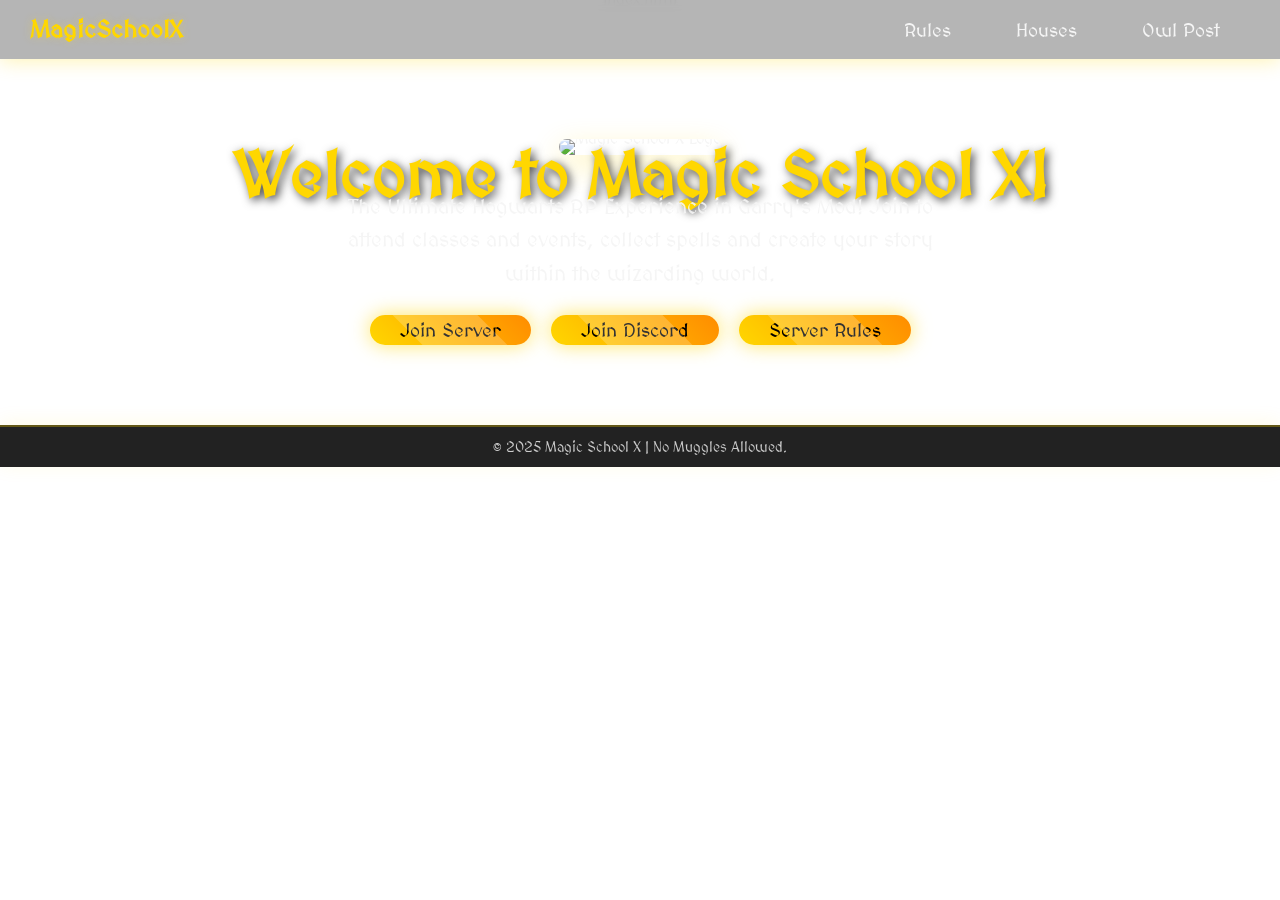
==== index.html @ bbf451f9 "[*] Moving Repository to Organization" ====
index.html
<!DOCTYPE html>
<html lang="en">
<head>
    <meta charset="UTF-8">
    <meta name="viewport" content="width=device-width, initial-scale=1.0">
    <title>Magic School X | Hogwarts RP Server</title>
    <style>
        @import url('https://fonts.googleapis.com/css2?family=MedievalSharp&display=swap');

        /* Custom Cursor */
        * {
            cursor: url('data:image/svg+xml,<svg xmlns="http://www.w3.org/2000/svg" width="24" height="24" viewBox="0 0 24 24"><path fill="%23ffd700" d="M7,4l10,8l-10,8V4z"/></svg>') 12 12, auto;
        }

        /* General Styles */
        * {
            margin: 0;
            padding: 0;
            box-sizing: border-box;
            font-family: 'MedievalSharp', cursive;
        }

        body {
    margin: 0;
    padding: 0;
    background: url('https://raw.githubusercontent.com/MagicSchoolX/magicschoolx.github.io/refs/heads/main/media/main.bg.hw.jpg') no-repeat center center fixed;
    background-size: cover;
    color: #f5f5f5;
    text-align: center;
    overflow-x: hidden;
    line-height: 0;
}

        /* Floating Elements Animation */
        .float {
            animation: floating 3s ease-in-out infinite;
        }

        @keyframes floating {
            0% { transform: translateY(0px); }
            50% { transform: translateY(-20px); }
            100% { transform: translateY(0px); }
        }

        /* Magical Sparkles */
        .sparkle {
            position: absolute;
            width: 4px;
            height: 4px;
            border-radius: 50%;
            background-color: #ffd700;
            pointer-events: none;
            animation: sparkleAnim 1.5s linear forwards;
        }

        @keyframes sparkleAnim {
            0% { transform: scale(0); opacity: 1; }
            100% { transform: scale(2); opacity: 0; }
        }

        /* Navbar */
        .navbar {
            width: 100%;
            background: rgba(10, 10, 10, 0.3);
            padding: 15px 0;
            position: fixed;
            top: 0;
            left: 0;
            z-index: 100;
            box-shadow: 0px 2px 20px rgba(255, 215, 0, 0.3);
            backdrop-filter: blur(5px);
            -webkit-backdrop-filter: blur(5px);
            display: flex;
            align-items: center;
            position: relative;
            overflow: hidden;
            margin: 0;
            line-height: normal; /* Reset line height for navbar content */
        }

        .navbar:before {
            content: '';
            position: absolute;
            bottom: 0;
            left: -100%;
            width: 100%;
            height: 2px;
            background: linear-gradient(90deg, transparent, #ffd700, transparent);
            animation: magicLine 6s linear infinite;
        }

        .brand {
            color: #ffd700;
            text-decoration: none;
            font-size: 1.5rem;
            font-weight: bold;
            margin-left: 30px;
            margin-right: auto;
            text-shadow: 0 0 10px rgba(255, 215, 0, 0.3);
            transition: 0.3s;
        }

        .brand:hover {
            text-shadow: 0 0 15px rgba(255, 215, 0, 0.5);
            color: #fff;
        }

        .nav-links {
            margin-right: 30px;
        }

        .navbar a:not(.brand) {
            color: #f5f5f5;
            text-decoration: none;
            margin: 0 20px;
            font-size: 1.2rem;
            transition: all 0.3s ease;
            position: relative;
            padding: 5px 10px;
        }

        .navbar a:not(.brand):after {
            content: '';
            position: absolute;
            width: 0;
            height: 2px;
            bottom: 0;
            left: 50%;
            background: #ffd700;
            transition: all 0.3s ease;
            transform: translateX(-50%);
        }

        .navbar a:not(.brand):hover:after {
            width: 100%;
        }

        .navbar a:not(.brand):hover {
            color: #ffd700;
            text-shadow: 0 0 10px rgba(255, 215, 0, 0.5);
        }

        @keyframes magicLine {
            0% { left: -100%; }
            100% { left: 100%; }
        }

        /* Container */
        .container {
            margin-top: 80px;
            display: flex;
            flex-direction: column;
            align-items: center;
            justify-content: center;
            height: auto;
            animation: fadeIn 2s ease;
        }

        /* Image */
        .image {
            max-width: 360px;
            border-radius: 20px;
            box-shadow: 0 10px 30px rgba(255, 215, 0, 0.3);
            margin-bottom: 20px;
            transition: all 0.5s ease;
            animation: float 8s ease-in-out infinite;
        }

        .image:hover {
            transform: scale(1.05) rotate(2deg);
            box-shadow: 0 15px 40px rgba(255, 215, 0, 0.5);
        }

        /* Headings & Text */
        h1 {
            font-size: 4rem;
            margin-bottom: 15px;
            text-shadow: 3px 3px 10px rgba(0, 0, 0, 0.7);
            color: #ffd700;
            animation: glow 2s ease-in-out infinite alternate;
        }

        @keyframes glow {
            from { text-shadow: 0 0 10px #fff, 0 0 20px #fff, 0 0 30px #ffd700, 0 0 40px #ffd700; }
            to { text-shadow: 0 0 20px #fff, 0 0 30px #ff8c00, 0 0 40px #ff8c00, 0 0 50px #ff8c00; }
        }

        p {
            font-size: 1.3rem;
            opacity: 0.9;
            margin-bottom: 25px;
            max-width: 600px;
            line-height: 1.6;
            animation: fadeIn 3s ease;
        }

        /* Button Container */
        .button-container {
            display: flex;
            justify-content: center;
            gap: 20px;
            flex-wrap: wrap;
            animation: fadeIn 4s ease;
        }

        .button {
            padding: 15px 30px;
            font-size: 1.2rem;
            color: #000;
            background: linear-gradient(45deg, #ffd700, #ff8c00);
            border: none;
            border-radius: 50px;
            cursor: pointer;
            transition: all 0.3s ease;
            text-decoration: none;
            box-shadow: 0px 0px 20px rgba(255, 215, 0, 0.6);
            position: relative;
            overflow: hidden;
        }

        .button:before {
            content: '';
            position: absolute;
            top: -50%;
            left: -50%;
            width: 200%;
            height: 200%;
            background: rgba(255, 255, 255, 0.2);
            transform: rotate(45deg);
            transition: 0.5s;
        }

        .button:hover:before {
            left: 100%;
        }

        .button:hover {
            background: linear-gradient(45deg, #ff8c00, #ffd700);
            transform: scale(1.1);
            box-shadow: 0px 0px 30px rgba(255, 215, 0, 0.8);
        }

        /* Footer */
        .footer {
            margin-top: 80px;
            padding: 20px;
            background: rgba(10, 10, 10, 0.9);
            color: #ccc;
            font-size: 0.9rem;
            border-top: 2px solid rgba(255, 215, 0, 0.3);
            box-shadow: 0 -2px 20px rgba(255, 215, 0, 0.1);
            backdrop-filter: blur(5px);
            -webkit-backdrop-filter: blur(5px);
        }

        /* Animations */
        @keyframes fadeIn {
            from { opacity: 0; transform: translateY(20px); }
            to { opacity: 1; transform: translateY(0); }
        }

        @keyframes float {
            0% { transform: translateY(0px); }
            50% { transform: translateY(-15px); }
            100% { transform: translateY(0px); }
        }
    </style>
</head>
<body>
    <!-- Navbar -->
    <div class="navbar">
        <a href="index.html" class="brand">MagicSchoolX</a>
        <div class="nav-links">
            <a href="rules.html">Rules</a>
            <a href="houses.html">Houses</a>
            <a href="contact.html">Owl Post</a>
        </div>
    </div>

    <!-- Main Content -->
    <div class="container">
        <img src="https://raw.githubusercontent.com/MagicSchoolX/magicschoolx.github.io/refs/heads/main/media/276527-3400519104.png" 
             alt="Magic School X Logo" class="image">

        <h1>Welcome to Magic School X!</h1>
        <p>The Ultimate Hogwarts RP Experience in Garry's Mod! Join to attend classes and events, collect spells and create your story within the wizarding world.</p>

        <div class="button-container">
            <a href="steam://connect/yourserverip:27015" class="button">Join Server</a>
            <a href="discord.gg/yourdiscordinvite" class="button">Join Discord</a>
            <a href="rules.html" class="button">Server Rules</a>
        </div>
    </div>

    <!-- Footer --> 
    <div class="footer">
        &copy; 2025 Magic School X | No Muggles Allowed.
    </div>

    <!-- Sparkle Effect Script -->
    <script>
        document.addEventListener('mousemove', (e) => {
            if(Math.random() > 0.9) {
                const sparkle = document.createElement('div');
                sparkle.className = 'sparkle';
                sparkle.style.left = e.pageX + 'px';
                sparkle.style.top = e.pageY + 'px';
                document.body.appendChild(sparkle);
                
                setTimeout(() => {
                    sparkle.remove();
                }, 1500);
            }
        });
    </script>
</body>
</html>
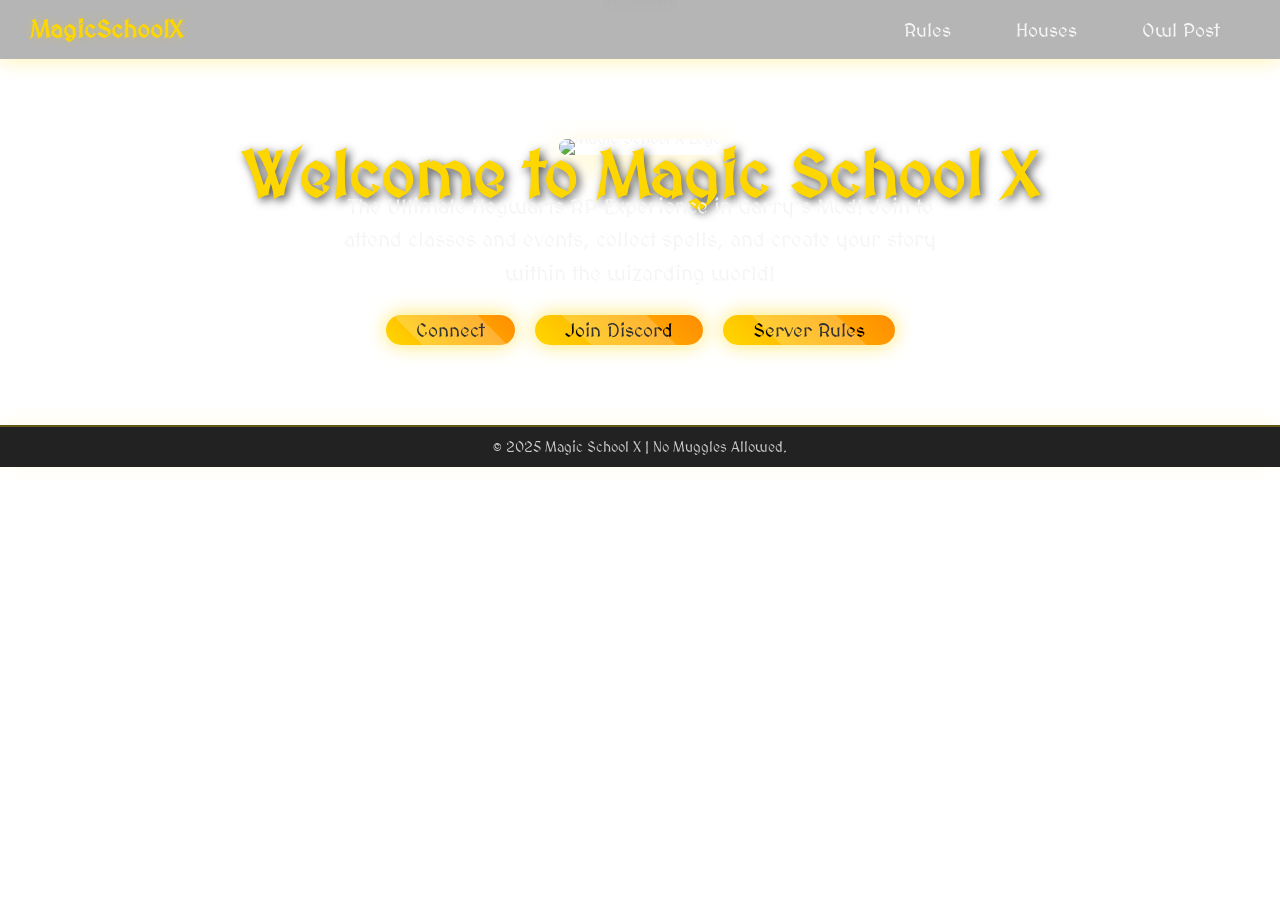
==== commit 2a5ac90c: "[+] small edits" ====
--- a/index.html
+++ b/index.html
@@ -24,7 +24,7 @@
         body {
     margin: 0;
     padding: 0;
-    background: url('https://raw.githubusercontent.com/MagicSchoolX/magicschoolx.github.io/refs/heads/main/media/main.bg.hw.jpg') no-repeat center center fixed;
+    background: url('https://raw.githubusercontent.com/magicschoolx/magicschoolx.github.io/refs/heads/main/media/main.bg.hw.jpg') no-repeat center center fixed;
     background-size: cover;
     color: #f5f5f5;
     text-align: center;
@@ -280,14 +280,14 @@
 
     <!-- Main Content -->
     <div class="container">
-        <img src="https://raw.githubusercontent.com/MagicSchoolX/magicschoolx.github.io/refs/heads/main/media/276527-3400519104.png" 
+        <img src="https://raw.githubusercontent.com/magicschoolx/magicschoolx.github.io/refs/heads/main/media/276527-3400519104.png" 
              alt="Magic School X Logo" class="image">
 
-        <h1>Welcome to Magic School X!</h1>
-        <p>The Ultimate Hogwarts RP Experience in Garry's Mod! Join to attend classes and events, collect spells and create your story within the wizarding world.</p>
+        <h1>Welcome to Magic School X</h1>
+        <p>The Ultimate Hogwarts RP Experience in Garry's Mod! Join to attend classes and events, collect spells, and create your story within the wizarding world!</p>
 
         <div class="button-container">
-            <a href="steam://connect/yourserverip:27015" class="button">Join Server</a>
+            <a href="steam://connect/yourserverip:27015" class="button">Connect</a>
             <a href="discord.gg/yourdiscordinvite" class="button">Join Discord</a>
             <a href="rules.html" class="button">Server Rules</a>
         </div>
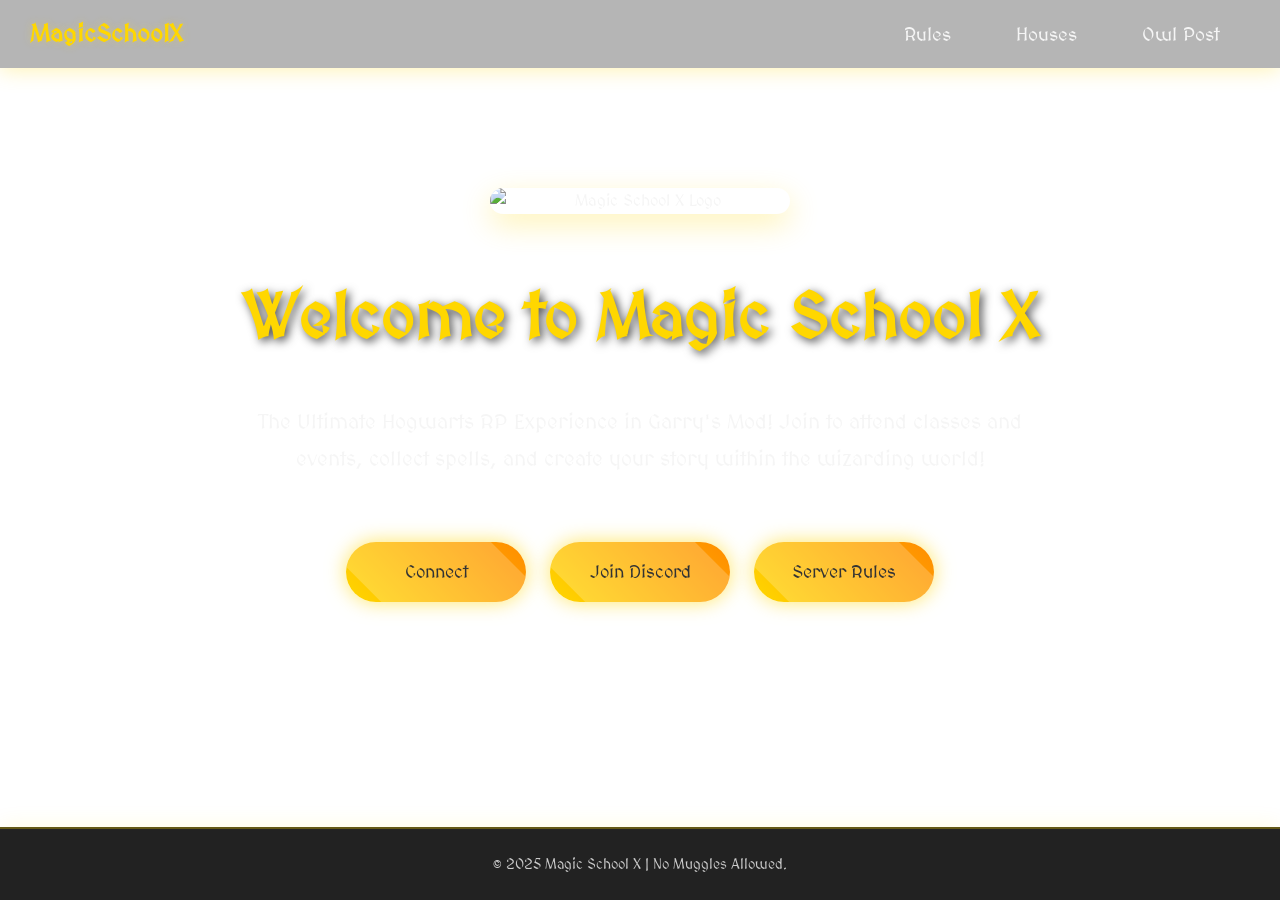
==== commit b7cb0877: "[+] Multiple small asthetic and spacing fixes" ====
--- a/index.html
+++ b/index.html
@@ -1,4 +1,3 @@
-index.html
 <!DOCTYPE html>
 <html lang="en">
 <head>
@@ -22,15 +21,18 @@
         }
 
         body {
-    margin: 0;
-    padding: 0;
-    background: url('https://raw.githubusercontent.com/magicschoolx/magicschoolx.github.io/refs/heads/main/media/main.bg.hw.jpg') no-repeat center center fixed;
-    background-size: cover;
-    color: #f5f5f5;
-    text-align: center;
-    overflow-x: hidden;
-    line-height: 0;
-}
+            margin: 0;
+            padding: 0;
+            background: url('https://raw.githubusercontent.com/magicschoolx/magicschoolx.github.io/refs/heads/main/media/main.bg.hw.jpg') no-repeat center center fixed;
+            background-size: cover;
+            color: #f5f5f5;
+            text-align: center;
+            overflow-x: hidden;
+            line-height: 1.6;
+            min-height: 100vh;
+            display: flex;
+            flex-direction: column;
+        }
 
         /* Floating Elements Animation */
         .float {
@@ -75,8 +77,6 @@
             align-items: center;
             position: relative;
             overflow: hidden;
-            margin: 0;
-            line-height: normal; /* Reset line height for navbar content */
         }
 
         .navbar:before {
@@ -148,21 +148,26 @@
 
         /* Container */
         .container {
-            margin-top: 80px;
+            flex: 1;
+            padding: 120px 20px 60px;
             display: flex;
             flex-direction: column;
             align-items: center;
-            justify-content: center;
-            height: auto;
+            justify-content: flex-start;
+            max-width: 1200px;
+            margin: 0 auto;
+            gap: 2rem;
             animation: fadeIn 2s ease;
         }
 
         /* Image */
         .image {
-            max-width: 360px;
+            max-width: 300px;
+            width: 100%;
+            height: auto;
             border-radius: 20px;
             box-shadow: 0 10px 30px rgba(255, 215, 0, 0.3);
-            margin-bottom: 20px;
+            margin: 0 auto 1rem;
             transition: all 0.5s ease;
             animation: float 8s ease-in-out infinite;
         }
@@ -174,11 +179,12 @@
 
         /* Headings & Text */
         h1 {
-            font-size: 4rem;
-            margin-bottom: 15px;
+            font-size: clamp(2.5rem, 5vw, 4rem);
+            margin: 1rem 0;
             text-shadow: 3px 3px 10px rgba(0, 0, 0, 0.7);
             color: #ffd700;
             animation: glow 2s ease-in-out infinite alternate;
+            line-height: 1.2;
         }
 
         @keyframes glow {
@@ -187,11 +193,12 @@
         }
 
         p {
-            font-size: 1.3rem;
+            font-size: clamp(1rem, 2vw, 1.3rem);
             opacity: 0.9;
-            margin-bottom: 25px;
-            max-width: 600px;
-            line-height: 1.6;
+            margin: 0 auto;
+            padding: 0 1rem;
+            max-width: 800px;
+            line-height: 1.8;
             animation: fadeIn 3s ease;
         }
 
@@ -199,14 +206,16 @@
         .button-container {
             display: flex;
             justify-content: center;
-            gap: 20px;
+            gap: 1.5rem;
             flex-wrap: wrap;
+            margin-top: 2rem;
+            padding: 0 1rem;
             animation: fadeIn 4s ease;
         }
 
         .button {
-            padding: 15px 30px;
-            font-size: 1.2rem;
+            padding: 1rem 2rem;
+            font-size: 1.1rem;
             color: #000;
             background: linear-gradient(45deg, #ffd700, #ff8c00);
             border: none;
@@ -217,6 +226,7 @@
             box-shadow: 0px 0px 20px rgba(255, 215, 0, 0.6);
             position: relative;
             overflow: hidden;
+            min-width: 180px;
         }
 
         .button:before {
@@ -243,8 +253,8 @@
 
         /* Footer */
         .footer {
-            margin-top: 80px;
-            padding: 20px;
+            margin-top: auto;
+            padding: 1.5rem;
             background: rgba(10, 10, 10, 0.9);
             color: #ccc;
             font-size: 0.9rem;
@@ -265,10 +275,25 @@
             50% { transform: translateY(-15px); }
             100% { transform: translateY(0px); }
         }
+
+        /* Responsive Design */
+        @media (max-width: 768px) {
+            .container {
+                padding: 100px 15px 40px;
+            }
+
+            .button-container {
+                gap: 1rem;
+            }
+
+            .button {
+                min-width: 160px;
+                padding: 0.8rem 1.5rem;
+            }
+        }
     </style>
 </head>
 <body>
-    <!-- Navbar -->
     <div class="navbar">
         <a href="index.html" class="brand">MagicSchoolX</a>
         <div class="nav-links">
@@ -278,7 +303,6 @@
         </div>
     </div>
 
-    <!-- Main Content -->
     <div class="container">
         <img src="https://raw.githubusercontent.com/magicschoolx/magicschoolx.github.io/refs/heads/main/media/276527-3400519104.png" 
              alt="Magic School X Logo" class="image">
@@ -293,12 +317,10 @@
         </div>
     </div>
 
-    <!-- Footer --> 
     <div class="footer">
         &copy; 2025 Magic School X | No Muggles Allowed.
     </div>
 
-    <!-- Sparkle Effect Script -->
     <script>
         document.addEventListener('mousemove', (e) => {
             if(Math.random() > 0.9) {
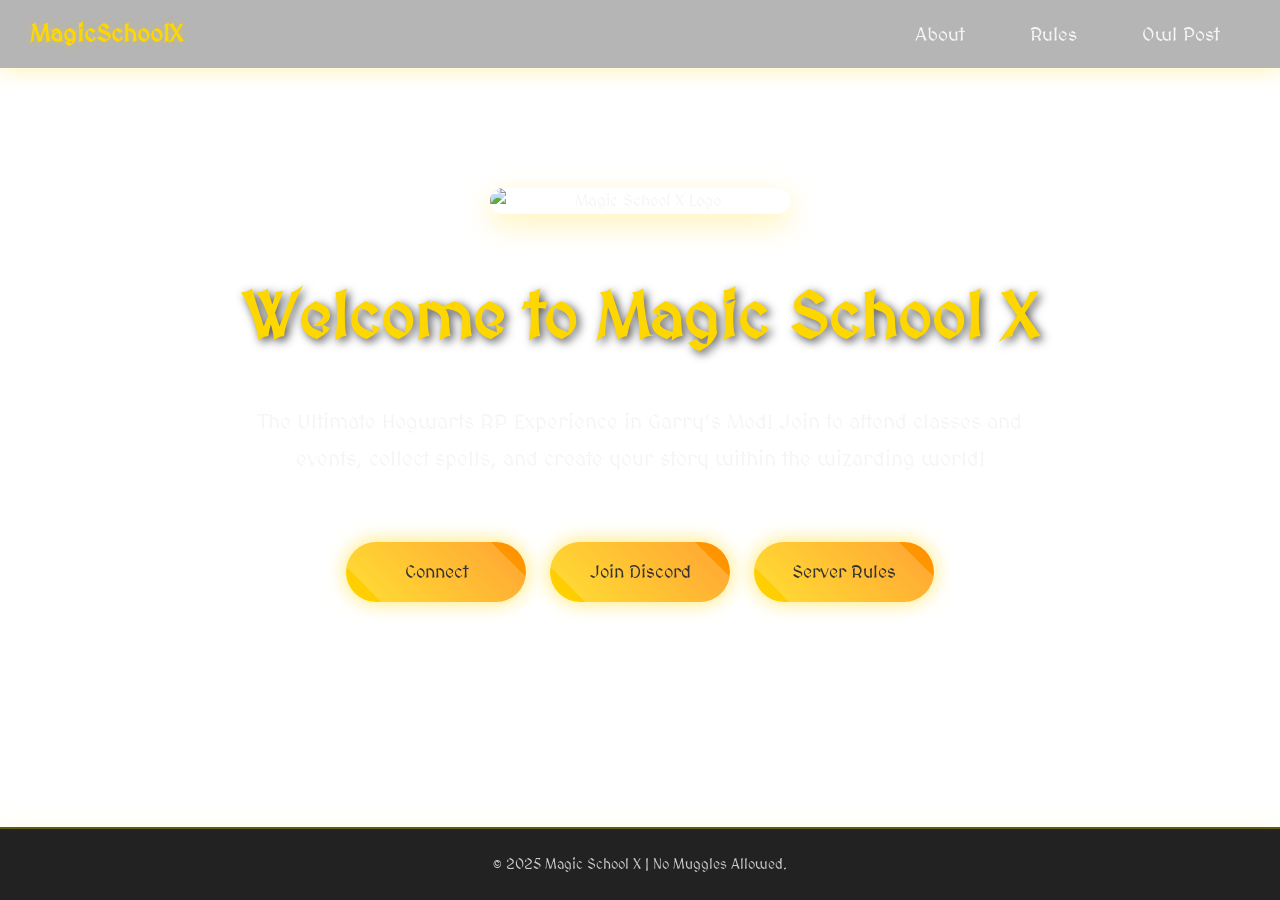
==== commit 4db222da: "v" ====
--- a/index.html
+++ b/index.html
@@ -297,9 +297,9 @@
     <div class="navbar">
         <a href="index.html" class="brand">MagicSchoolX</a>
         <div class="nav-links">
+            <a href="about.html">About</a>
             <a href="rules.html">Rules</a>
-            <a href="houses.html">Houses</a>
-            <a href="contact.html">Owl Post</a>
+            <a href="owlpost.html">Owl Post</a>
         </div>
     </div>
 
@@ -312,7 +312,7 @@
 
         <div class="button-container">
             <a href="steam://connect/yourserverip:27015" class="button">Connect</a>
-            <a href="discord.gg/yourdiscordinvite" class="button">Join Discord</a>
+            <a href="https://discord.gg/dCSd6uMT4V" class="button">Join Discord</a>
             <a href="rules.html" class="button">Server Rules</a>
         </div>
     </div>
@@ -337,4 +337,4 @@
         });
     </script>
 </body>
-</html>+</html>
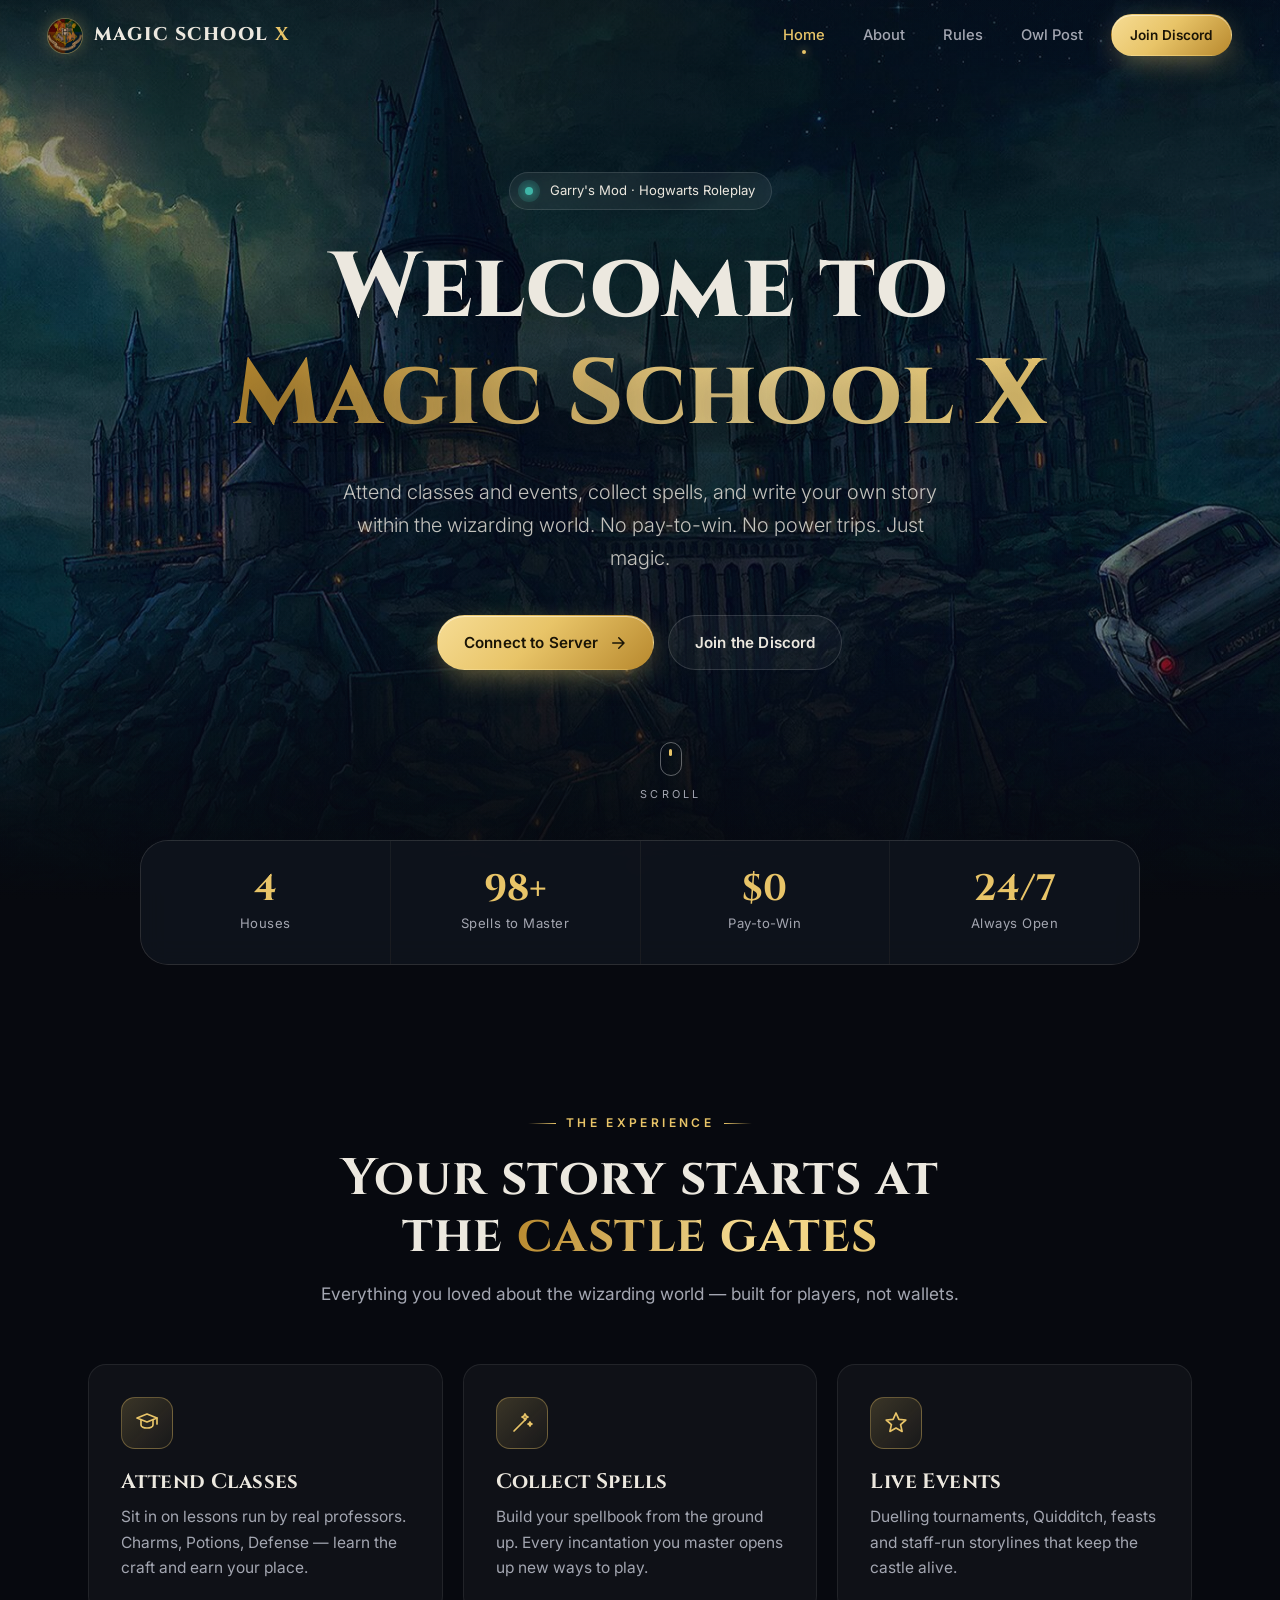
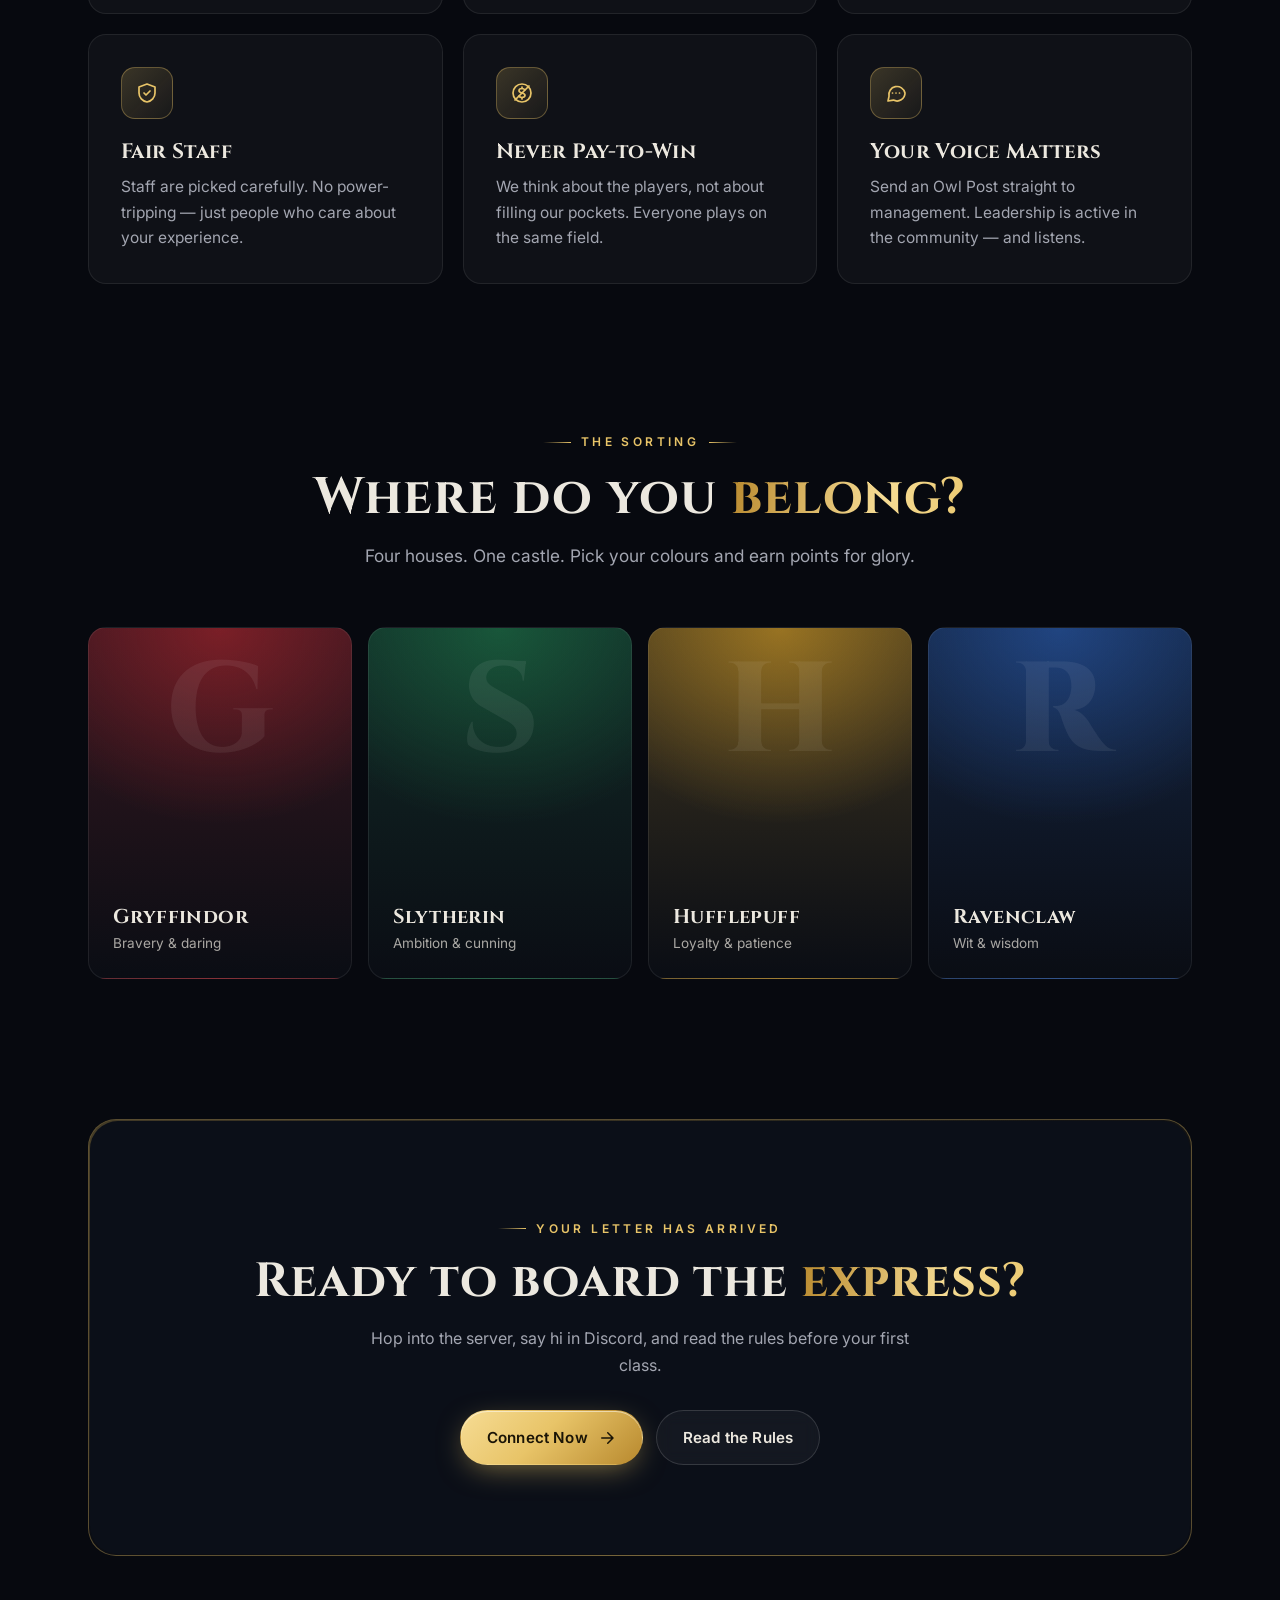
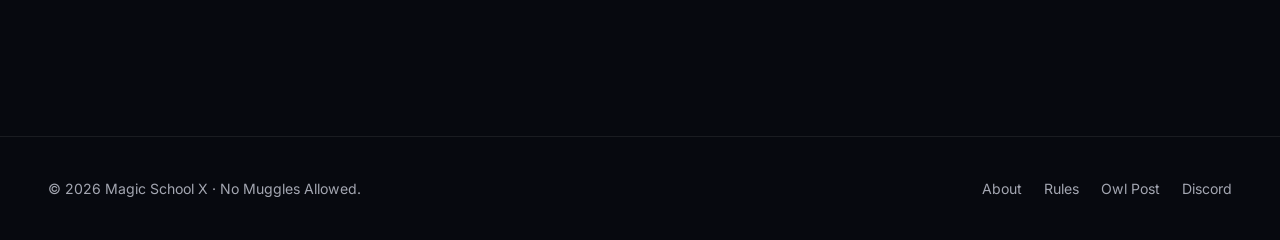
==== commit 66b898b8: "Redesign site: modern dark/gold theme, shared styles, animations - Shared assets/style.css and asset" ====
--- a/index.html
+++ b/index.html
@@ -4,337 +4,139 @@
     <meta charset="UTF-8">
     <meta name="viewport" content="width=device-width, initial-scale=1.0">
     <title>Magic School X | Hogwarts RP Server</title>
-    <style>
-        @import url('https://fonts.googleapis.com/css2?family=MedievalSharp&display=swap');
-
-        /* Custom Cursor */
-        * {
-            cursor: url('data:image/svg+xml,<svg xmlns="http://www.w3.org/2000/svg" width="24" height="24" viewBox="0 0 24 24"><path fill="%23ffd700" d="M7,4l10,8l-10,8V4z"/></svg>') 12 12, auto;
-        }
-
-        /* General Styles */
-        * {
-            margin: 0;
-            padding: 0;
-            box-sizing: border-box;
-            font-family: 'MedievalSharp', cursive;
-        }
-
-        body {
-            margin: 0;
-            padding: 0;
-            background: url('https://raw.githubusercontent.com/magicschoolx/magicschoolx.github.io/refs/heads/main/media/main.bg.hw.jpg') no-repeat center center fixed;
-            background-size: cover;
-            color: #f5f5f5;
-            text-align: center;
-            overflow-x: hidden;
-            line-height: 1.6;
-            min-height: 100vh;
-            display: flex;
-            flex-direction: column;
-        }
-
-        /* Floating Elements Animation */
-        .float {
-            animation: floating 3s ease-in-out infinite;
-        }
-
-        @keyframes floating {
-            0% { transform: translateY(0px); }
-            50% { transform: translateY(-20px); }
-            100% { transform: translateY(0px); }
-        }
-
-        /* Magical Sparkles */
-        .sparkle {
-            position: absolute;
-            width: 4px;
-            height: 4px;
-            border-radius: 50%;
-            background-color: #ffd700;
-            pointer-events: none;
-            animation: sparkleAnim 1.5s linear forwards;
-        }
-
-        @keyframes sparkleAnim {
-            0% { transform: scale(0); opacity: 1; }
-            100% { transform: scale(2); opacity: 0; }
-        }
-
-        /* Navbar */
-        .navbar {
-            width: 100%;
-            background: rgba(10, 10, 10, 0.3);
-            padding: 15px 0;
-            position: fixed;
-            top: 0;
-            left: 0;
-            z-index: 100;
-            box-shadow: 0px 2px 20px rgba(255, 215, 0, 0.3);
-            backdrop-filter: blur(5px);
-            -webkit-backdrop-filter: blur(5px);
-            display: flex;
-            align-items: center;
-            position: relative;
-            overflow: hidden;
-        }
-
-        .navbar:before {
-            content: '';
-            position: absolute;
-            bottom: 0;
-            left: -100%;
-            width: 100%;
-            height: 2px;
-            background: linear-gradient(90deg, transparent, #ffd700, transparent);
-            animation: magicLine 6s linear infinite;
-        }
-
-        .brand {
-            color: #ffd700;
-            text-decoration: none;
-            font-size: 1.5rem;
-            font-weight: bold;
-            margin-left: 30px;
-            margin-right: auto;
-            text-shadow: 0 0 10px rgba(255, 215, 0, 0.3);
-            transition: 0.3s;
-        }
-
-        .brand:hover {
-            text-shadow: 0 0 15px rgba(255, 215, 0, 0.5);
-            color: #fff;
-        }
-
-        .nav-links {
-            margin-right: 30px;
-        }
-
-        .navbar a:not(.brand) {
-            color: #f5f5f5;
-            text-decoration: none;
-            margin: 0 20px;
-            font-size: 1.2rem;
-            transition: all 0.3s ease;
-            position: relative;
-            padding: 5px 10px;
-        }
-
-        .navbar a:not(.brand):after {
-            content: '';
-            position: absolute;
-            width: 0;
-            height: 2px;
-            bottom: 0;
-            left: 50%;
-            background: #ffd700;
-            transition: all 0.3s ease;
-            transform: translateX(-50%);
-        }
-
-        .navbar a:not(.brand):hover:after {
-            width: 100%;
-        }
-
-        .navbar a:not(.brand):hover {
-            color: #ffd700;
-            text-shadow: 0 0 10px rgba(255, 215, 0, 0.5);
-        }
-
-        @keyframes magicLine {
-            0% { left: -100%; }
-            100% { left: 100%; }
-        }
-
-        /* Container */
-        .container {
-            flex: 1;
-            padding: 120px 20px 60px;
-            display: flex;
-            flex-direction: column;
-            align-items: center;
-            justify-content: flex-start;
-            max-width: 1200px;
-            margin: 0 auto;
-            gap: 2rem;
-            animation: fadeIn 2s ease;
-        }
-
-        /* Image */
-        .image {
-            max-width: 300px;
-            width: 100%;
-            height: auto;
-            border-radius: 20px;
-            box-shadow: 0 10px 30px rgba(255, 215, 0, 0.3);
-            margin: 0 auto 1rem;
-            transition: all 0.5s ease;
-            animation: float 8s ease-in-out infinite;
-        }
-
-        .image:hover {
-            transform: scale(1.05) rotate(2deg);
-            box-shadow: 0 15px 40px rgba(255, 215, 0, 0.5);
-        }
-
-        /* Headings & Text */
-        h1 {
-            font-size: clamp(2.5rem, 5vw, 4rem);
-            margin: 1rem 0;
-            text-shadow: 3px 3px 10px rgba(0, 0, 0, 0.7);
-            color: #ffd700;
-            animation: glow 2s ease-in-out infinite alternate;
-            line-height: 1.2;
-        }
-
-        @keyframes glow {
-            from { text-shadow: 0 0 10px #fff, 0 0 20px #fff, 0 0 30px #ffd700, 0 0 40px #ffd700; }
-            to { text-shadow: 0 0 20px #fff, 0 0 30px #ff8c00, 0 0 40px #ff8c00, 0 0 50px #ff8c00; }
-        }
-
-        p {
-            font-size: clamp(1rem, 2vw, 1.3rem);
-            opacity: 0.9;
-            margin: 0 auto;
-            padding: 0 1rem;
-            max-width: 800px;
-            line-height: 1.8;
-            animation: fadeIn 3s ease;
-        }
-
-        /* Button Container */
-        .button-container {
-            display: flex;
-            justify-content: center;
-            gap: 1.5rem;
-            flex-wrap: wrap;
-            margin-top: 2rem;
-            padding: 0 1rem;
-            animation: fadeIn 4s ease;
-        }
-
-        .button {
-            padding: 1rem 2rem;
-            font-size: 1.1rem;
-            color: #000;
-            background: linear-gradient(45deg, #ffd700, #ff8c00);
-            border: none;
-            border-radius: 50px;
-            cursor: pointer;
-            transition: all 0.3s ease;
-            text-decoration: none;
-            box-shadow: 0px 0px 20px rgba(255, 215, 0, 0.6);
-            position: relative;
-            overflow: hidden;
-            min-width: 180px;
-        }
-
-        .button:before {
-            content: '';
-            position: absolute;
-            top: -50%;
-            left: -50%;
-            width: 200%;
-            height: 200%;
-            background: rgba(255, 255, 255, 0.2);
-            transform: rotate(45deg);
-            transition: 0.5s;
-        }
-
-        .button:hover:before {
-            left: 100%;
-        }
-
-        .button:hover {
-            background: linear-gradient(45deg, #ff8c00, #ffd700);
-            transform: scale(1.1);
-            box-shadow: 0px 0px 30px rgba(255, 215, 0, 0.8);
-        }
-
-        /* Footer */
-        .footer {
-            margin-top: auto;
-            padding: 1.5rem;
-            background: rgba(10, 10, 10, 0.9);
-            color: #ccc;
-            font-size: 0.9rem;
-            border-top: 2px solid rgba(255, 215, 0, 0.3);
-            box-shadow: 0 -2px 20px rgba(255, 215, 0, 0.1);
-            backdrop-filter: blur(5px);
-            -webkit-backdrop-filter: blur(5px);
-        }
-
-        /* Animations */
-        @keyframes fadeIn {
-            from { opacity: 0; transform: translateY(20px); }
-            to { opacity: 1; transform: translateY(0); }
-        }
-
-        @keyframes float {
-            0% { transform: translateY(0px); }
-            50% { transform: translateY(-15px); }
-            100% { transform: translateY(0px); }
-        }
-
-        /* Responsive Design */
-        @media (max-width: 768px) {
-            .container {
-                padding: 100px 15px 40px;
-            }
-
-            .button-container {
-                gap: 1rem;
-            }
-
-            .button {
-                min-width: 160px;
-                padding: 0.8rem 1.5rem;
-            }
-        }
-    </style>
+    <meta name="description" content="Magic School X — the ultimate Hogwarts roleplay experience in Garry's Mod. Attend classes, master spells, and write your own story.">
+    <meta name="theme-color" content="#07090f">
+    <link rel="icon" href="media/crest.jpg">
+    <link rel="preload" as="image" href="media/castle.jpg">
+    <link rel="stylesheet" href="assets/style.css">
 </head>
 <body>
-    <div class="navbar">
-        <a href="index.html" class="brand">MagicSchoolX</a>
-        <div class="nav-links">
-            <a href="about.html">About</a>
-            <a href="rules.html">Rules</a>
-            <a href="owlpost.html">Owl Post</a>
+    <div class="sky"></div>
+    <canvas id="particles"></canvas>
+
+    <header class="nav">
+        <a href="index.html" class="brand"><span class="brand-mark"></span><span>MAGIC SCHOOL <b>X</b></span></a>
+        <ul class="nav-links">
+            <li><a href="index.html">Home</a></li>
+            <li><a href="about.html">About</a></li>
+            <li><a href="rules.html">Rules</a></li>
+            <li><a href="owlpost.html">Owl Post</a></li>
+        </ul>
+        <a href="https://discord.gg/dCSd6uMT4V" class="btn btn-primary btn-sm nav-cta">Join Discord</a>
+        <button class="nav-toggle" aria-label="Menu" aria-expanded="false"><span></span><span></span><span></span></button>
+    </header>
+
+    <main>
+        <section class="hero">
+            <div class="hero-bg"></div>
+            <div class="hero-inner">
+                <div class="hero-badge intro" style="--d:.1s"><span class="dot"></span>Garry's Mod · Hogwarts Roleplay</div>
+                <h1>
+                    <span class="line"><span style="--d:.25s">Welcome to</span></span>
+                    <span class="line"><span class="gold-text" style="--d:.4s">Magic School X</span></span>
+                </h1>
+                <p class="lead intro" style="--d:.7s">Attend classes and events, collect spells, and write your own story within the wizarding world. No pay-to-win. No power trips. Just magic.</p>
+                <div class="hero-actions intro" style="--d:.9s">
+                    <a href="steam://connect/yourserverip:27015" class="btn btn-primary">
+                        Connect to Server
+                        <svg viewBox="0 0 24 24" fill="none" stroke="currentColor" stroke-width="2" stroke-linecap="round" stroke-linejoin="round"><path d="M5 12h14M13 5l7 7-7 7"/></svg>
+                    </a>
+                    <a href="https://discord.gg/dCSd6uMT4V" class="btn btn-ghost">Join the Discord</a>
+                </div>
+            </div>
+            <div class="scroll-hint intro" style="--d:1.3s"><span class="mouse"></span>Scroll</div>
+        </section>
+
+        <div class="stats reveal">
+            <div class="stat"><strong data-count="4">0</strong><span>Houses</span></div>
+            <div class="stat"><strong data-count="100" data-suffix="+">0</strong><span>Spells to Master</span></div>
+            <div class="stat"><strong>$0</strong><span>Pay-to-Win</span></div>
+            <div class="stat"><strong>24/7</strong><span>Always Open</span></div>
         </div>
-    </div>
 
-    <div class="container">
-        <img src="https://raw.githubusercontent.com/magicschoolx/magicschoolx.github.io/refs/heads/main/media/276527-3400519104.png" 
-             alt="Magic School X Logo" class="image">
+        <section class="section">
+            <div class="section-head center reveal">
+                <span class="eyebrow">The Experience</span>
+                <h2>Your story starts at the <span class="gold-text">castle gates</span></h2>
+                <p>Everything you loved about the wizarding world — built for players, not wallets.</p>
+            </div>
 
-        <h1>Welcome to Magic School X</h1>
-        <p>The Ultimate Hogwarts RP Experience in Garry's Mod! Join to attend classes and events, collect spells, and create your story within the wizarding world!</p>
+            <div class="grid grid-3">
+                <article class="card reveal" style="--d:0s">
+                    <div class="card-icon"><svg viewBox="0 0 24 24" fill="none" stroke="currentColor" stroke-width="1.7" stroke-linecap="round" stroke-linejoin="round"><path d="M2 7l10-4 10 4-10 4L2 7z"/><path d="M6 9v5c0 1.7 2.7 3 6 3s6-1.3 6-3V9"/><path d="M22 7v6"/></svg></div>
+                    <h3>Attend Classes</h3>
+                    <p>Sit in on lessons run by real professors. Charms, Potions, Defense — learn the craft and earn your place.</p>
+                </article>
+                <article class="card reveal" style="--d:.1s">
+                    <div class="card-icon"><svg viewBox="0 0 24 24" fill="none" stroke="currentColor" stroke-width="1.7" stroke-linecap="round" stroke-linejoin="round"><path d="M4 20L16 8"/><path d="M15 3l1 2 2 1-2 1-1 2-1-2-2-1 2-1z"/><path d="M20 11l.6 1.4L22 13l-1.4.6L20 15l-.6-1.4L18 13l1.4-.6z"/></svg></div>
+                    <h3>Collect Spells</h3>
+                    <p>Build your spellbook from the ground up. Every incantation you master opens up new ways to play.</p>
+                </article>
+                <article class="card reveal" style="--d:.2s">
+                    <div class="card-icon"><svg viewBox="0 0 24 24" fill="none" stroke="currentColor" stroke-width="1.7" stroke-linecap="round" stroke-linejoin="round"><path d="M12 2l2.9 6.3 6.9.7-5.2 4.6 1.5 6.8L12 17l-6.1 3.4 1.5-6.8L2.2 9l6.9-.7z"/></svg></div>
+                    <h3>Live Events</h3>
+                    <p>Duelling tournaments, Quidditch, feasts and staff-run storylines that keep the castle alive.</p>
+                </article>
+                <article class="card reveal" style="--d:0s">
+                    <div class="card-icon"><svg viewBox="0 0 24 24" fill="none" stroke="currentColor" stroke-width="1.7" stroke-linecap="round" stroke-linejoin="round"><path d="M12 3l8 3v6c0 4.5-3.4 8.3-8 9-4.6-.7-8-4.5-8-9V6l8-3z"/><path d="M9 12l2 2 4-4"/></svg></div>
+                    <h3>Fair Staff</h3>
+                    <p>Staff are picked carefully. No power-tripping — just people who care about your experience.</p>
+                </article>
+                <article class="card reveal" style="--d:.1s">
+                    <div class="card-icon"><svg viewBox="0 0 24 24" fill="none" stroke="currentColor" stroke-width="1.7" stroke-linecap="round" stroke-linejoin="round"><circle cx="12" cy="12" r="9"/><path d="M14.8 9a3 3 0 00-2.8-1.5c-1.7 0-3 1-3 2.3 0 3 6 1.5 6 4.5 0 1.3-1.3 2.2-3 2.2A3.2 3.2 0 019 15"/><path d="M12 6v1.5M12 16.5V18"/><path d="M5 19L19 5"/></svg></div>
+                    <h3>Never Pay-to-Win</h3>
+                    <p>We think about the players, not about filling our pockets. Everyone plays on the same field.</p>
+                </article>
+                <article class="card reveal" style="--d:.2s">
+                    <div class="card-icon"><svg viewBox="0 0 24 24" fill="none" stroke="currentColor" stroke-width="1.7" stroke-linecap="round" stroke-linejoin="round"><path d="M21 12a8 8 0 01-11.6 7.1L4 20l1-4.6A8 8 0 1121 12z"/><path d="M8.5 12h.01M12 12h.01M15.5 12h.01"/></svg></div>
+                    <h3>Your Voice Matters</h3>
+                    <p>Send an Owl Post straight to management. Leadership is active in the community — and listens.</p>
+                </article>
+            </div>
+        </section>
 
-        <div class="button-container">
-            <a href="steam://connect/yourserverip:27015" class="button">Connect</a>
-            <a href="https://discord.gg/dCSd6uMT4V" class="button">Join Discord</a>
-            <a href="rules.html" class="button">Server Rules</a>
+        <section class="section" style="padding-top:0">
+            <div class="section-head center reveal">
+                <span class="eyebrow">The Sorting</span>
+                <h2>Where do you <span class="gold-text">belong?</span></h2>
+                <p>Four houses. One castle. Pick your colours and earn points for glory.</p>
+            </div>
+            <div class="houses">
+                <div class="house reveal" data-house="g" data-letter="G" style="--d:0s"><h3>Gryffindor</h3><p>Bravery &amp; daring</p></div>
+                <div class="house reveal" data-house="s" data-letter="S" style="--d:.1s"><h3>Slytherin</h3><p>Ambition &amp; cunning</p></div>
+                <div class="house reveal" data-house="h" data-letter="H" style="--d:.2s"><h3>Hufflepuff</h3><p>Loyalty &amp; patience</p></div>
+                <div class="house reveal" data-house="r" data-letter="R" style="--d:.3s"><h3>Ravenclaw</h3><p>Wit &amp; wisdom</p></div>
+            </div>
+        </section>
+
+        <section class="section" style="padding-top:0">
+            <div class="cta reveal">
+                <span class="eyebrow">Your Letter Has Arrived</span>
+                <h2 style="margin-top:18px">Ready to board the <span class="gold-text">express?</span></h2>
+                <p>Hop into the server, say hi in Discord, and read the rules before your first class.</p>
+                <div class="hero-actions">
+                    <a href="steam://connect/yourserverip:27015" class="btn btn-primary">
+                        Connect Now
+                        <svg viewBox="0 0 24 24" fill="none" stroke="currentColor" stroke-width="2" stroke-linecap="round" stroke-linejoin="round"><path d="M5 12h14M13 5l7 7-7 7"/></svg>
+                    </a>
+                    <a href="rules.html" class="btn btn-ghost">Read the Rules</a>
+                </div>
+            </div>
+        </section>
+    </main>
+
+    <footer class="footer">
+        <div class="footer-inner">
+            <span>&copy; <span data-year>2025</span> Magic School X · No Muggles Allowed.</span>
+            <nav class="footer-links">
+                <a href="about.html">About</a>
+                <a href="rules.html">Rules</a>
+                <a href="owlpost.html">Owl Post</a>
+                <a href="https://discord.gg/dCSd6uMT4V">Discord</a>
+            </nav>
         </div>
-    </div>
+    </footer>
 
-    <div class="footer">
-        &copy; 2025 Magic School X | No Muggles Allowed.
-    </div>
-
-    <script>
-        document.addEventListener('mousemove', (e) => {
-            if(Math.random() > 0.9) {
-                const sparkle = document.createElement('div');
-                sparkle.className = 'sparkle';
-                sparkle.style.left = e.pageX + 'px';
-                sparkle.style.top = e.pageY + 'px';
-                document.body.appendChild(sparkle);
-                
-                setTimeout(() => {
-                    sparkle.remove();
-                }, 1500);
-            }
-        });
-    </script>
+    <script src="assets/main.js"></script>
 </body>
 </html>
--- a/assets/style.css
+++ b/assets/style.css
@@ -0,0 +1,880 @@
+/* ==========================================================================
+   Magic School X — shared styles
+   ========================================================================== */
+
+@import url('https://fonts.googleapis.com/css2?family=Cinzel:wght@500;600;700;800&family=Inter:wght@300;400;500;600&display=swap');
+
+:root {
+    --bg: #07090f;
+    --bg-2: #0c111b;
+    --surface: rgba(255, 255, 255, 0.035);
+    --surface-2: rgba(255, 255, 255, 0.06);
+    --border: rgba(255, 255, 255, 0.08);
+    --border-gold: rgba(232, 196, 104, 0.35);
+    --text: #ece8df;
+    --muted: #a3a6b1;
+    --gold: #e8c468;
+    --gold-2: #f6dc94;
+    --gold-deep: #b8892e;
+    --teal: #3fb6a8;
+    --radius: 18px;
+    --radius-lg: 28px;
+    --ease: cubic-bezier(.2, .7, .2, 1);
+    --nav-h: 72px;
+
+    --gryffindor: #b3262d;
+    --slytherin: #1f7a4a;
+    --hufflepuff: #e0a526;
+    --ravenclaw: #2b5fb5;
+}
+
+*, *::before, *::after { box-sizing: border-box; margin: 0; padding: 0; }
+
+html { scroll-behavior: smooth; -webkit-text-size-adjust: 100%; }
+
+body {
+    font-family: 'Inter', system-ui, -apple-system, sans-serif;
+    background: var(--bg);
+    color: var(--text);
+    line-height: 1.65;
+    min-height: 100vh;
+    display: flex;
+    flex-direction: column;
+    overflow-x: hidden;
+    -webkit-font-smoothing: antialiased;
+}
+
+::selection { background: var(--gold); color: #111; }
+
+img { max-width: 100%; display: block; }
+a { color: inherit; text-decoration: none; }
+
+h1, h2, h3, .display {
+    font-family: 'Cinzel', Georgia, serif;
+    font-weight: 700;
+    letter-spacing: 0.02em;
+    line-height: 1.1;
+}
+
+/* ---------- Ambient background ---------- */
+.sky {
+    position: fixed;
+    inset: 0;
+    z-index: -2;
+    background:
+        radial-gradient(1200px 700px at 80% -10%, rgba(63, 182, 168, 0.12), transparent 60%),
+        radial-gradient(900px 600px at -10% 30%, rgba(232, 196, 104, 0.07), transparent 60%),
+        linear-gradient(180deg, var(--bg) 0%, var(--bg-2) 100%);
+}
+
+#particles {
+    position: fixed;
+    inset: 0;
+    z-index: -1;
+    pointer-events: none;
+}
+
+.cursor-glow {
+    position: fixed;
+    top: 0; left: 0;
+    width: 480px; height: 480px;
+    margin: -240px 0 0 -240px;
+    border-radius: 50%;
+    background: radial-gradient(circle, rgba(232, 196, 104, 0.10), transparent 65%);
+    pointer-events: none;
+    z-index: 0;
+    transform: translate3d(-999px, -999px, 0);
+    transition: opacity .4s;
+    mix-blend-mode: screen;
+}
+
+/* ---------- Navbar ---------- */
+.nav {
+    position: fixed;
+    top: 0; left: 0; right: 0;
+    z-index: 100;
+    height: var(--nav-h);
+    display: flex;
+    align-items: center;
+    padding: 0 clamp(16px, 4vw, 48px);
+    transition: background .4s var(--ease), border-color .4s, height .4s var(--ease), backdrop-filter .4s;
+    border-bottom: 1px solid transparent;
+}
+
+.nav.scrolled {
+    --nav-h: 60px;
+    background: rgba(7, 9, 15, 0.72);
+    backdrop-filter: blur(16px) saturate(140%);
+    -webkit-backdrop-filter: blur(16px) saturate(140%);
+    border-color: var(--border);
+}
+
+.brand {
+    display: flex;
+    align-items: center;
+    gap: 12px;
+    font-family: 'Cinzel', serif;
+    font-weight: 800;
+    font-size: 1.15rem;
+    letter-spacing: 0.08em;
+    margin-right: auto;
+}
+
+.brand-mark {
+    width: 34px; height: 34px;
+    border-radius: 50%;
+    background: url('../media/crest.jpg') center/cover;
+    box-shadow: 0 0 0 1px var(--border-gold), 0 0 18px rgba(232, 196, 104, 0.35);
+    transition: transform .6s var(--ease);
+}
+.brand:hover .brand-mark { transform: rotate(-12deg) scale(1.08); }
+.brand span b { color: var(--gold); }
+
+.nav-links { display: flex; align-items: center; gap: 6px; list-style: none; }
+
+.nav-links a {
+    position: relative;
+    display: block;
+    padding: 8px 16px;
+    font-size: 0.92rem;
+    font-weight: 500;
+    color: var(--muted);
+    border-radius: 999px;
+    transition: color .25s, background .25s;
+}
+.nav-links a:hover { color: var(--text); background: var(--surface-2); }
+.nav-links a.active { color: var(--gold); }
+.nav-links a.active::after {
+    content: '';
+    position: absolute;
+    left: 50%; bottom: 2px;
+    width: 4px; height: 4px;
+    border-radius: 50%;
+    background: var(--gold);
+    transform: translateX(-50%);
+    box-shadow: 0 0 8px var(--gold);
+}
+
+.nav-cta { margin-left: 12px; }
+
+.nav-toggle {
+    display: none;
+    width: 42px; height: 42px;
+    border: 1px solid var(--border);
+    border-radius: 12px;
+    background: var(--surface);
+    cursor: pointer;
+    position: relative;
+}
+.nav-toggle span {
+    position: absolute;
+    left: 11px; right: 11px;
+    height: 2px;
+    background: var(--text);
+    border-radius: 2px;
+    transition: transform .35s var(--ease), opacity .2s;
+}
+.nav-toggle span:nth-child(1) { top: 14px; }
+.nav-toggle span:nth-child(2) { top: 20px; }
+.nav-toggle span:nth-child(3) { top: 26px; }
+.nav-open .nav-toggle span:nth-child(1) { transform: translateY(6px) rotate(45deg); }
+.nav-open .nav-toggle span:nth-child(2) { opacity: 0; }
+.nav-open .nav-toggle span:nth-child(3) { transform: translateY(-6px) rotate(-45deg); }
+
+/* ---------- Buttons ---------- */
+.btn {
+    --pad-y: 14px;
+    --pad-x: 26px;
+    position: relative;
+    display: inline-flex;
+    align-items: center;
+    justify-content: center;
+    gap: 10px;
+    padding: var(--pad-y) var(--pad-x);
+    font-family: 'Inter', sans-serif;
+    font-size: 0.95rem;
+    font-weight: 600;
+    letter-spacing: 0.01em;
+    border-radius: 999px;
+    border: 1px solid transparent;
+    cursor: pointer;
+    overflow: hidden;
+    isolation: isolate;
+    transition: transform .35s var(--ease), box-shadow .35s var(--ease), background .3s, border-color .3s, color .3s;
+    will-change: transform;
+}
+.btn svg { width: 18px; height: 18px; flex-shrink: 0; transition: transform .35s var(--ease); }
+.btn:hover svg { transform: translateX(3px); }
+
+.btn-primary {
+    color: #1a1406;
+    background: linear-gradient(135deg, var(--gold-2), var(--gold) 45%, var(--gold-deep));
+    box-shadow: 0 8px 30px -8px rgba(232, 196, 104, 0.6), inset 0 1px 0 rgba(255, 255, 255, 0.5);
+}
+.btn-primary::before {
+    content: '';
+    position: absolute;
+    inset: 0;
+    z-index: -1;
+    background: linear-gradient(110deg, transparent 30%, rgba(255, 255, 255, 0.55) 50%, transparent 70%);
+    transform: translateX(-120%);
+    transition: transform .8s var(--ease);
+}
+.btn-primary:hover::before { transform: translateX(120%); }
+.btn-primary:hover { box-shadow: 0 14px 40px -8px rgba(232, 196, 104, 0.8), inset 0 1px 0 rgba(255, 255, 255, 0.5); }
+
+.btn-ghost {
+    color: var(--text);
+    background: rgba(255, 255, 255, 0.04);
+    border-color: rgba(255, 255, 255, 0.14);
+    backdrop-filter: blur(8px);
+    -webkit-backdrop-filter: blur(8px);
+}
+.btn-ghost:hover { border-color: var(--border-gold); background: rgba(232, 196, 104, 0.08); color: var(--gold-2); }
+
+.btn-sm { --pad-y: 9px; --pad-x: 18px; font-size: 0.85rem; }
+
+/* ---------- Layout ---------- */
+main { flex: 1; position: relative; z-index: 1; }
+
+.section {
+    padding: clamp(80px, 12vw, 140px) clamp(16px, 5vw, 48px);
+    max-width: 1200px;
+    margin: 0 auto;
+}
+
+.eyebrow {
+    display: inline-flex;
+    align-items: center;
+    gap: 10px;
+    font-size: 0.75rem;
+    font-weight: 600;
+    letter-spacing: 0.28em;
+    text-transform: uppercase;
+    color: var(--gold);
+}
+.eyebrow::before {
+    content: '';
+    width: 28px; height: 1px;
+    background: linear-gradient(90deg, transparent, var(--gold));
+}
+
+.section-head { max-width: 680px; margin-bottom: 56px; }
+.section-head.center { margin-left: auto; margin-right: auto; text-align: center; }
+.section-head.center .eyebrow::after {
+    content: '';
+    width: 28px; height: 1px;
+    background: linear-gradient(90deg, var(--gold), transparent);
+}
+.section-head h2 { font-size: clamp(2rem, 4.5vw, 3.2rem); margin: 18px 0 16px; }
+.section-head p { color: var(--muted); font-size: 1.08rem; }
+
+.gold-text {
+    background: linear-gradient(100deg, var(--gold-deep), var(--gold-2) 30%, var(--gold) 50%, #fff3c9 60%, var(--gold-deep) 90%);
+    background-size: 220% auto;
+    -webkit-background-clip: text;
+    background-clip: text;
+    color: transparent;
+    animation: shimmer 6s linear infinite;
+}
+
+/* ---------- Hero ---------- */
+.hero {
+    position: relative;
+    min-height: 100svh;
+    display: grid;
+    place-items: center;
+    text-align: center;
+    padding: calc(var(--nav-h) + 40px) clamp(16px, 5vw, 48px) 170px;
+    overflow: hidden;
+}
+
+.hero-bg {
+    position: absolute;
+    inset: -4%;
+    z-index: -1;
+    background: url('../media/castle.jpg') center 35%/cover no-repeat;
+    animation: kenburns 30s ease-in-out infinite alternate;
+    will-change: transform;
+}
+.hero::after {
+    content: '';
+    position: absolute;
+    inset: 0;
+    z-index: -1;
+    background:
+        radial-gradient(ellipse at 50% 45%, rgba(7, 9, 15, 0.45), rgba(7, 9, 15, 0.15) 75%),
+        linear-gradient(180deg, rgba(7, 9, 15, 0.5) 0%, rgba(7, 9, 15, 0.05) 35%, rgba(7, 9, 15, 0.3) 70%, var(--bg) 100%);
+}
+
+.hero-inner { max-width: 900px; }
+
+.hero-badge {
+    display: inline-flex;
+    align-items: center;
+    gap: 10px;
+    padding: 7px 16px 7px 8px;
+    border-radius: 999px;
+    background: rgba(255, 255, 255, 0.06);
+    border: 1px solid rgba(255, 255, 255, 0.12);
+    backdrop-filter: blur(10px);
+    -webkit-backdrop-filter: blur(10px);
+    font-size: 0.82rem;
+    color: var(--text);
+    margin-bottom: 28px;
+}
+.hero-badge .dot {
+    position: relative;
+    width: 22px; height: 22px;
+    border-radius: 50%;
+    background: rgba(63, 182, 168, 0.18);
+    display: grid; place-items: center;
+}
+.hero-badge .dot::before {
+    content: '';
+    width: 8px; height: 8px;
+    border-radius: 50%;
+    background: var(--teal);
+    box-shadow: 0 0 10px var(--teal);
+    animation: pulse 2s ease-in-out infinite;
+}
+
+.hero h1 {
+    font-size: clamp(2.6rem, 7.2vw, 5.8rem);
+    font-weight: 800;
+    letter-spacing: 0.01em;
+    margin-bottom: 24px;
+    text-shadow: 0 10px 60px rgba(0, 0, 0, 0.6);
+}
+.hero h1 .line { display: block; overflow: hidden; padding-bottom: .06em; }
+@media (min-width: 600px) { .hero h1 .line { white-space: nowrap; } }
+.hero h1 .line > span { display: inline-block; }
+
+.hero p.lead {
+    font-size: clamp(1.02rem, 1.8vw, 1.25rem);
+    color: rgba(236, 232, 223, 0.82);
+    max-width: 620px;
+    margin: 0 auto 40px;
+    font-weight: 300;
+}
+
+.hero-actions { display: flex; gap: 14px; justify-content: center; flex-wrap: wrap; }
+
+.scroll-hint {
+    position: absolute;
+    bottom: 96px; left: 50%;
+    transform: translateX(-50%);
+    display: flex;
+    flex-direction: column;
+    align-items: center;
+    gap: 10px;
+    font-size: 0.68rem;
+    letter-spacing: 0.3em;
+    text-transform: uppercase;
+    color: var(--muted);
+}
+.scroll-hint .mouse {
+    width: 22px; height: 34px;
+    border: 1.5px solid rgba(255, 255, 255, 0.35);
+    border-radius: 12px;
+    position: relative;
+}
+.scroll-hint .mouse::before {
+    content: '';
+    position: absolute;
+    top: 6px; left: 50%;
+    width: 3px; height: 7px;
+    margin-left: -1.5px;
+    border-radius: 2px;
+    background: var(--gold);
+    animation: scrollDot 1.8s var(--ease) infinite;
+}
+
+/* Page hero (inner pages) */
+.page-hero {
+    position: relative;
+    padding: calc(var(--nav-h) + clamp(70px, 12vw, 130px)) clamp(16px, 5vw, 48px) clamp(40px, 6vw, 70px);
+    text-align: center;
+    overflow: hidden;
+}
+.page-hero::before {
+    content: '';
+    position: absolute;
+    inset: 0;
+    z-index: -1;
+    background: url('../media/castle.jpg') center 30%/cover;
+    opacity: 0.22;
+    -webkit-mask-image: linear-gradient(180deg, #000 0%, transparent 100%);
+    mask-image: linear-gradient(180deg, #000 0%, transparent 100%);
+}
+.page-hero h1 { font-size: clamp(2.4rem, 6.5vw, 4.6rem); margin: 18px 0 18px; }
+.page-hero p { color: var(--muted); max-width: 620px; margin: 0 auto; font-size: 1.08rem; }
+
+/* ---------- Stats strip ---------- */
+.stats {
+    display: grid;
+    grid-template-columns: repeat(4, 1fr);
+    gap: 1px;
+    width: min(1000px, calc(100% - 32px));
+    margin: -60px auto 0;
+    position: relative;
+    z-index: 2;
+    border-radius: var(--radius-lg);
+    overflow: hidden;
+    background: var(--border);
+    border: 1px solid var(--border);
+    backdrop-filter: blur(14px);
+    -webkit-backdrop-filter: blur(14px);
+}
+.stat {
+    background: rgba(12, 17, 27, 0.85);
+    padding: 28px 20px;
+    text-align: center;
+}
+.stat strong {
+    display: block;
+    font-family: 'Cinzel', serif;
+    font-size: clamp(1.6rem, 3.5vw, 2.3rem);
+    color: var(--gold);
+    line-height: 1.1;
+}
+.stat span { font-size: 0.82rem; color: var(--muted); letter-spacing: 0.04em; }
+
+/* ---------- Cards ---------- */
+.grid { display: grid; gap: 20px; }
+.grid-3 { grid-template-columns: repeat(3, 1fr); }
+.grid-2 { grid-template-columns: repeat(2, 1fr); }
+
+.card {
+    --mx: 50%;
+    --my: 50%;
+    position: relative;
+    padding: 32px;
+    border-radius: var(--radius);
+    background: var(--surface);
+    border: 1px solid var(--border);
+    overflow: hidden;
+    transition: transform .5s var(--ease), border-color .4s, background .4s;
+}
+/* spotlight that follows the mouse */
+.card::before {
+    content: '';
+    position: absolute;
+    inset: 0;
+    background: radial-gradient(420px circle at var(--mx) var(--my), rgba(232, 196, 104, 0.12), transparent 45%);
+    opacity: 0;
+    transition: opacity .4s;
+    pointer-events: none;
+}
+/* glowing border that follows the mouse */
+.card::after {
+    content: '';
+    position: absolute;
+    inset: 0;
+    border-radius: inherit;
+    padding: 1px;
+    background: radial-gradient(260px circle at var(--mx) var(--my), rgba(232, 196, 104, 0.7), transparent 50%);
+    -webkit-mask: linear-gradient(#000 0 0) content-box, linear-gradient(#000 0 0);
+    -webkit-mask-composite: xor;
+    mask-composite: exclude;
+    opacity: 0;
+    transition: opacity .4s;
+    pointer-events: none;
+}
+.card:hover { transform: translateY(-6px); background: var(--surface-2); }
+.card:hover::before, .card:hover::after { opacity: 1; }
+
+.card-icon {
+    width: 52px; height: 52px;
+    border-radius: 14px;
+    display: grid;
+    place-items: center;
+    margin-bottom: 22px;
+    background: linear-gradient(135deg, rgba(232, 196, 104, 0.2), rgba(232, 196, 104, 0.04));
+    border: 1px solid var(--border-gold);
+    color: var(--gold);
+    transition: transform .5s var(--ease);
+}
+.card-icon svg { width: 24px; height: 24px; }
+.card:hover .card-icon { transform: rotate(-8deg) scale(1.08); }
+
+.card h3 { font-size: 1.3rem; margin-bottom: 10px; }
+.card p { color: var(--muted); font-size: 0.97rem; }
+
+/* ---------- Houses ---------- */
+.houses {
+    display: grid;
+    grid-template-columns: repeat(4, 1fr);
+    gap: 16px;
+}
+.house {
+    --c: var(--gold);
+    position: relative;
+    aspect-ratio: 3 / 4;
+    border-radius: var(--radius);
+    overflow: hidden;
+    border: 1px solid var(--border);
+    display: flex;
+    flex-direction: column;
+    justify-content: flex-end;
+    padding: 24px;
+    background:
+        radial-gradient(120% 80% at 50% 0%, color-mix(in srgb, var(--c) 55%, transparent), transparent 70%),
+        linear-gradient(180deg, color-mix(in srgb, var(--c) 25%, #0c111b), #0a0d14);
+    transition: transform .6s var(--ease), box-shadow .6s var(--ease), border-color .4s;
+}
+.house::before {
+    content: attr(data-letter);
+    position: absolute;
+    top: 6%; left: 50%;
+    transform: translateX(-50%);
+    font-family: 'Cinzel', serif;
+    font-weight: 800;
+    font-size: clamp(5rem, 11vw, 8rem);
+    line-height: 1;
+    color: rgba(255, 255, 255, 0.07);
+    transition: transform .8s var(--ease), color .5s;
+}
+.house:hover {
+    transform: translateY(-10px);
+    border-color: color-mix(in srgb, var(--c) 70%, transparent);
+    box-shadow: 0 30px 60px -20px color-mix(in srgb, var(--c) 70%, transparent);
+}
+.house:hover::before { transform: translateX(-50%) scale(1.12); color: rgba(255, 255, 255, 0.14); }
+.house h3 { font-size: 1.25rem; margin-bottom: 4px; }
+.house p { font-size: 0.85rem; color: rgba(236, 232, 223, 0.7); }
+.house[data-house="g"] { --c: var(--gryffindor); }
+.house[data-house="s"] { --c: var(--slytherin); }
+.house[data-house="h"] { --c: var(--hufflepuff); }
+.house[data-house="r"] { --c: var(--ravenclaw); }
+
+/* ---------- CTA band ---------- */
+.cta {
+    position: relative;
+    border-radius: var(--radius-lg);
+    padding: clamp(48px, 8vw, 90px) clamp(24px, 6vw, 80px);
+    text-align: center;
+    overflow: hidden;
+    border: 1px solid var(--border-gold);
+    background:
+        radial-gradient(600px 300px at 50% 0%, rgba(232, 196, 104, 0.18), transparent 70%),
+        linear-gradient(180deg, rgba(232, 196, 104, 0.06), rgba(255, 255, 255, 0.02));
+}
+.cta::before {
+    content: '';
+    position: absolute;
+    inset: -50%;
+    background: conic-gradient(from 0deg, transparent 0 70%, rgba(232, 196, 104, 0.25) 80%, transparent 90%);
+    animation: spin 12s linear infinite;
+    z-index: -1;
+}
+.cta::after {
+    content: '';
+    position: absolute;
+    inset: 1px;
+    border-radius: inherit;
+    background: #0b0f18;
+    z-index: -1;
+}
+.cta { isolation: isolate; }
+.cta h2 { font-size: clamp(1.9rem, 4.5vw, 3rem); margin-bottom: 16px; }
+.cta p { color: var(--muted); max-width: 540px; margin: 0 auto 32px; }
+
+/* ---------- Split (about) ---------- */
+.split {
+    display: grid;
+    grid-template-columns: 1fr 1fr;
+    gap: clamp(32px, 6vw, 80px);
+    align-items: center;
+}
+.split-media {
+    position: relative;
+    border-radius: var(--radius-lg);
+    overflow: hidden;
+    aspect-ratio: 1 / 1;
+    border: 1px solid var(--border-gold);
+    box-shadow: 0 40px 80px -30px rgba(0, 0, 0, 0.8), 0 0 80px -20px rgba(232, 196, 104, 0.25);
+}
+.split-media img { width: 100%; height: 100%; object-fit: cover; transition: transform 1.2s var(--ease); }
+.split-media:hover img { transform: scale(1.06); }
+.split h2 { font-size: clamp(1.9rem, 4vw, 2.8rem); margin: 16px 0 18px; }
+.split p { color: var(--muted); margin-bottom: 16px; }
+
+/* ---------- Team ---------- */
+.team { display: grid; grid-template-columns: repeat(auto-fit, minmax(240px, 1fr)); gap: 20px; max-width: 760px; margin: 0 auto; }
+.member { text-align: center; padding: 40px 28px; }
+.avatar {
+    position: relative;
+    width: 96px; height: 96px;
+    margin: 0 auto 20px;
+    border-radius: 50%;
+    display: grid;
+    place-items: center;
+    font-family: 'Cinzel', serif;
+    font-weight: 800;
+    font-size: 2rem;
+    color: #1a1406;
+    background: linear-gradient(135deg, var(--gold-2), var(--gold-deep));
+}
+.avatar::after {
+    content: '';
+    position: absolute;
+    inset: -6px;
+    border-radius: 50%;
+    border: 1px dashed var(--border-gold);
+    animation: spin 18s linear infinite;
+}
+.member .role { color: var(--gold); font-size: 0.82rem; letter-spacing: 0.12em; text-transform: uppercase; }
+
+/* ---------- Rules ---------- */
+.rules-wrap { max-width: 860px; margin: 0 auto; display: grid; gap: 18px; }
+.rule-group { padding: 0; }
+.rule-group:hover { transform: none; }
+.rule-group summary {
+    list-style: none;
+    display: flex;
+    align-items: center;
+    gap: 18px;
+    padding: 26px 30px;
+    cursor: pointer;
+    user-select: none;
+}
+.rule-group summary::-webkit-details-marker { display: none; }
+.rule-num {
+    font-family: 'Cinzel', serif;
+    font-weight: 700;
+    font-size: 0.9rem;
+    color: var(--gold);
+    width: 44px; height: 44px;
+    flex-shrink: 0;
+    border-radius: 12px;
+    display: grid; place-items: center;
+    border: 1px solid var(--border-gold);
+    background: rgba(232, 196, 104, 0.06);
+}
+.rule-group summary h2 { font-size: 1.3rem; flex: 1; }
+.rule-group summary .count { color: var(--muted); font-size: 0.85rem; }
+.chev {
+    width: 32px; height: 32px;
+    border-radius: 50%;
+    display: grid; place-items: center;
+    border: 1px solid var(--border);
+    transition: transform .45s var(--ease), border-color .3s;
+}
+.chev svg { width: 16px; height: 16px; }
+.rule-group[open] .chev { transform: rotate(180deg); border-color: var(--border-gold); color: var(--gold); }
+
+.rule-body { overflow: hidden; }
+.rule-list { list-style: none; padding: 0 30px 26px 92px; display: grid; gap: 12px; }
+.rule-list li {
+    position: relative;
+    padding-left: 22px;
+    color: rgba(236, 232, 223, 0.86);
+}
+.rule-list li::before {
+    content: '';
+    position: absolute;
+    left: 0; top: 0.62em;
+    width: 7px; height: 7px;
+    transform: rotate(45deg);
+    background: var(--gold);
+    box-shadow: 0 0 10px rgba(232, 196, 104, 0.7);
+}
+
+/* ---------- Form ---------- */
+.form-card { max-width: 680px; margin: 0 auto; padding: clamp(28px, 5vw, 48px); }
+.form-card:hover { transform: none; }
+.form { display: grid; gap: 20px; }
+.form-row { display: grid; grid-template-columns: 1fr 1fr; gap: 20px; }
+
+.field { position: relative; }
+.field input,
+.field textarea,
+.field select {
+    width: 100%;
+    padding: 24px 16px 10px;
+    font: inherit;
+    font-size: 0.98rem;
+    color: var(--text);
+    background: rgba(0, 0, 0, 0.35);
+    border: 1px solid var(--border);
+    border-radius: 14px;
+    outline: none;
+    transition: border-color .3s, box-shadow .3s, background .3s;
+    appearance: none;
+    -webkit-appearance: none;
+}
+.field textarea { resize: vertical; min-height: 160px; }
+.field select { cursor: pointer; padding-right: 44px; }
+.field select option { background: #0c111b; color: var(--text); }
+.field.select::after {
+    content: '';
+    position: absolute;
+    right: 18px; top: 50%;
+    width: 8px; height: 8px;
+    border-right: 1.5px solid var(--muted);
+    border-bottom: 1.5px solid var(--muted);
+    transform: translateY(-70%) rotate(45deg);
+    pointer-events: none;
+}
+.field label {
+    position: absolute;
+    left: 17px; top: 17px;
+    font-size: 0.98rem;
+    color: var(--muted);
+    pointer-events: none;
+    transform-origin: left top;
+    transition: transform .25s var(--ease), color .25s;
+}
+.field input:focus,
+.field textarea:focus,
+.field select:focus {
+    border-color: var(--border-gold);
+    background: rgba(0, 0, 0, 0.5);
+    box-shadow: 0 0 0 4px rgba(232, 196, 104, 0.1);
+}
+.field input:focus + label,
+.field input:not(:placeholder-shown) + label,
+.field textarea:focus + label,
+.field textarea:not(:placeholder-shown) + label,
+.field select:focus + label,
+.field select.filled + label {
+    transform: translateY(-9px) scale(0.76);
+    color: var(--gold);
+}
+
+.form .btn { justify-self: start; }
+.form .btn.loading { pointer-events: none; opacity: 0.8; }
+.form .btn.loading svg { animation: fly 1s ease-in-out infinite; }
+
+.notice {
+    display: none;
+    align-items: center;
+    gap: 12px;
+    padding: 14px 18px;
+    border-radius: 14px;
+    font-size: 0.94rem;
+}
+.notice.show { display: flex; animation: pop .5s var(--ease); }
+.notice.ok { background: rgba(63, 182, 168, 0.1); border: 1px solid rgba(63, 182, 168, 0.4); color: #8be3d7; }
+.notice.err { background: rgba(214, 69, 69, 0.1); border: 1px solid rgba(214, 69, 69, 0.4); color: #f2a3a3; }
+
+/* ---------- Footer ---------- */
+.footer {
+    position: relative;
+    z-index: 1;
+    border-top: 1px solid var(--border);
+    padding: 40px clamp(16px, 5vw, 48px);
+    margin-top: 40px;
+}
+.footer-inner {
+    max-width: 1200px;
+    margin: 0 auto;
+    display: flex;
+    align-items: center;
+    justify-content: space-between;
+    gap: 20px;
+    flex-wrap: wrap;
+    color: var(--muted);
+    font-size: 0.88rem;
+}
+.footer-links { display: flex; gap: 22px; flex-wrap: wrap; }
+.footer-links a { transition: color .25s; }
+.footer-links a:hover { color: var(--gold); }
+
+/* ---------- Reveal on scroll ---------- */
+.reveal {
+    opacity: 0;
+    transform: translateY(28px);
+    filter: blur(6px);
+    transition: opacity 1s var(--ease), transform 1s var(--ease), filter 1s var(--ease);
+    transition-delay: var(--d, 0s);
+}
+.reveal.in { opacity: 1; transform: none; filter: none; }
+
+/* hero intro */
+.intro { opacity: 0; transform: translateY(24px); animation: rise 1.1s var(--ease) forwards; animation-delay: var(--d, 0s); }
+.hero h1 .line > span { transform: translateY(110%); animation: lineUp 1.2s var(--ease) forwards; animation-delay: var(--d, 0s); }
+
+/* sparkle trail */
+.sparkle {
+    position: fixed;
+    width: 6px; height: 6px;
+    border-radius: 50%;
+    pointer-events: none;
+    z-index: 999;
+    background: radial-gradient(circle, #fff 0%, var(--gold) 40%, transparent 70%);
+    animation: sparkle 0.9s ease-out forwards;
+}
+
+/* ---------- Keyframes ---------- */
+@keyframes kenburns { from { transform: scale(1) translate3d(0, 0, 0); } to { transform: scale(1.12) translate3d(-1.5%, -1%, 0); } }
+@keyframes shimmer { to { background-position: -220% center; } }
+@keyframes pulse { 0%, 100% { transform: scale(1); opacity: 1; } 50% { transform: scale(0.6); opacity: .5; } }
+@keyframes scrollDot { 0% { opacity: 0; transform: translateY(0); } 30% { opacity: 1; } 100% { opacity: 0; transform: translateY(12px); } }
+@keyframes rise { to { opacity: 1; transform: none; } }
+@keyframes lineUp { to { transform: translateY(0); } }
+@keyframes spin { to { transform: rotate(360deg); } }
+@keyframes pop { from { opacity: 0; transform: translateY(8px) scale(.98); } to { opacity: 1; transform: none; } }
+@keyframes fly { 0%, 100% { transform: translate(0, 0); } 50% { transform: translate(4px, -4px); } }
+@keyframes sparkle {
+    0% { transform: translate(0, 0) scale(1); opacity: 1; }
+    100% { transform: translate(var(--dx, 0), var(--dy, 20px)) scale(0); opacity: 0; }
+}
+
+/* ---------- Responsive ---------- */
+@media (max-width: 960px) {
+    .grid-3 { grid-template-columns: 1fr 1fr; }
+    .houses { grid-template-columns: repeat(2, 1fr); }
+    .split { grid-template-columns: 1fr; }
+    .split-media { aspect-ratio: 16 / 10; }
+    .stats { grid-template-columns: repeat(2, 1fr); margin-top: -40px; }
+}
+
+@media (max-width: 760px) {
+    .nav-toggle { display: block; }
+    .nav-cta { display: none; }
+    .nav-links {
+        position: fixed;
+        top: 0; left: 0; right: 0;
+        height: 100svh;
+        flex-direction: column;
+        justify-content: center;
+        gap: 8px;
+        background: rgba(7, 9, 15, 0.94);
+        backdrop-filter: blur(20px);
+        -webkit-backdrop-filter: blur(20px);
+        opacity: 0;
+        visibility: hidden;
+        transition: opacity .4s var(--ease), visibility .4s;
+        z-index: -1;
+    }
+    .nav-links a { font-family: 'Cinzel', serif; font-size: 1.6rem; padding: 12px 24px; color: var(--text); }
+    .nav-links li { opacity: 0; transform: translateY(16px); transition: opacity .5s var(--ease), transform .5s var(--ease); }
+    .nav-open .nav-links { opacity: 1; visibility: visible; }
+    .nav-open .nav-links li { opacity: 1; transform: none; }
+    .nav-open .nav-links li:nth-child(2) { transition-delay: .06s; }
+    .nav-open .nav-links li:nth-child(3) { transition-delay: .12s; }
+    .nav-open .nav-links li:nth-child(4) { transition-delay: .18s; }
+    .nav-open { background: transparent !important; border-color: transparent !important; backdrop-filter: none !important; }
+
+    .grid-3, .grid-2, .form-row { grid-template-columns: 1fr; }
+    .rule-list { padding: 0 22px 22px 22px; }
+    .rule-group summary { padding: 20px 22px; gap: 14px; }
+    .rule-group summary .count { display: none; }
+    .card { padding: 26px; }
+    .cursor-glow { display: none; }
+}
+
+@media (max-width: 480px) {
+    .hero-actions .btn { width: 100%; }
+    .houses { gap: 12px; }
+    .house { padding: 16px; }
+}
+
+@media (prefers-reduced-motion: reduce) {
+    *, *::before, *::after { animation-duration: 0.001ms !important; animation-iteration-count: 1 !important; transition-duration: 0.001ms !important; }
+    .reveal, .intro { opacity: 1; transform: none; filter: none; }
+    .hero h1 .line > span { transform: none; }
+    html { scroll-behavior: auto; }
+}
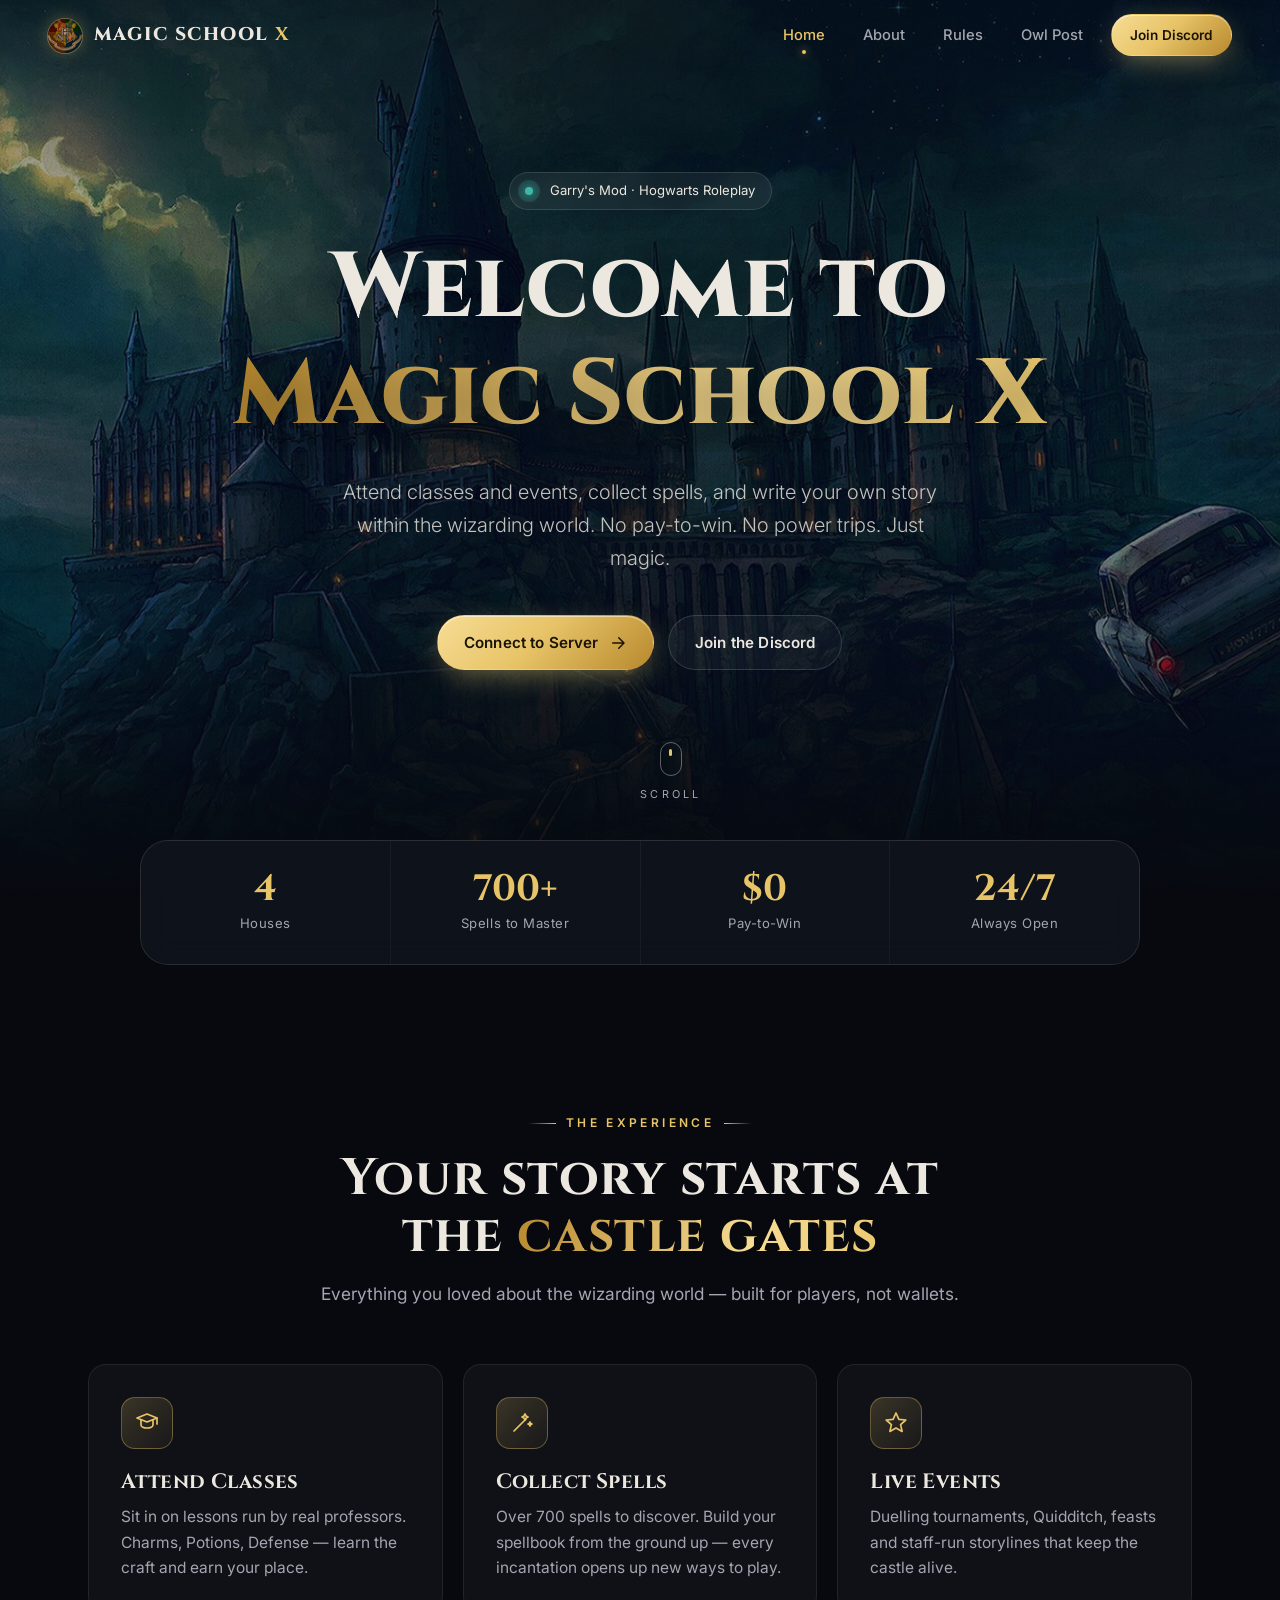
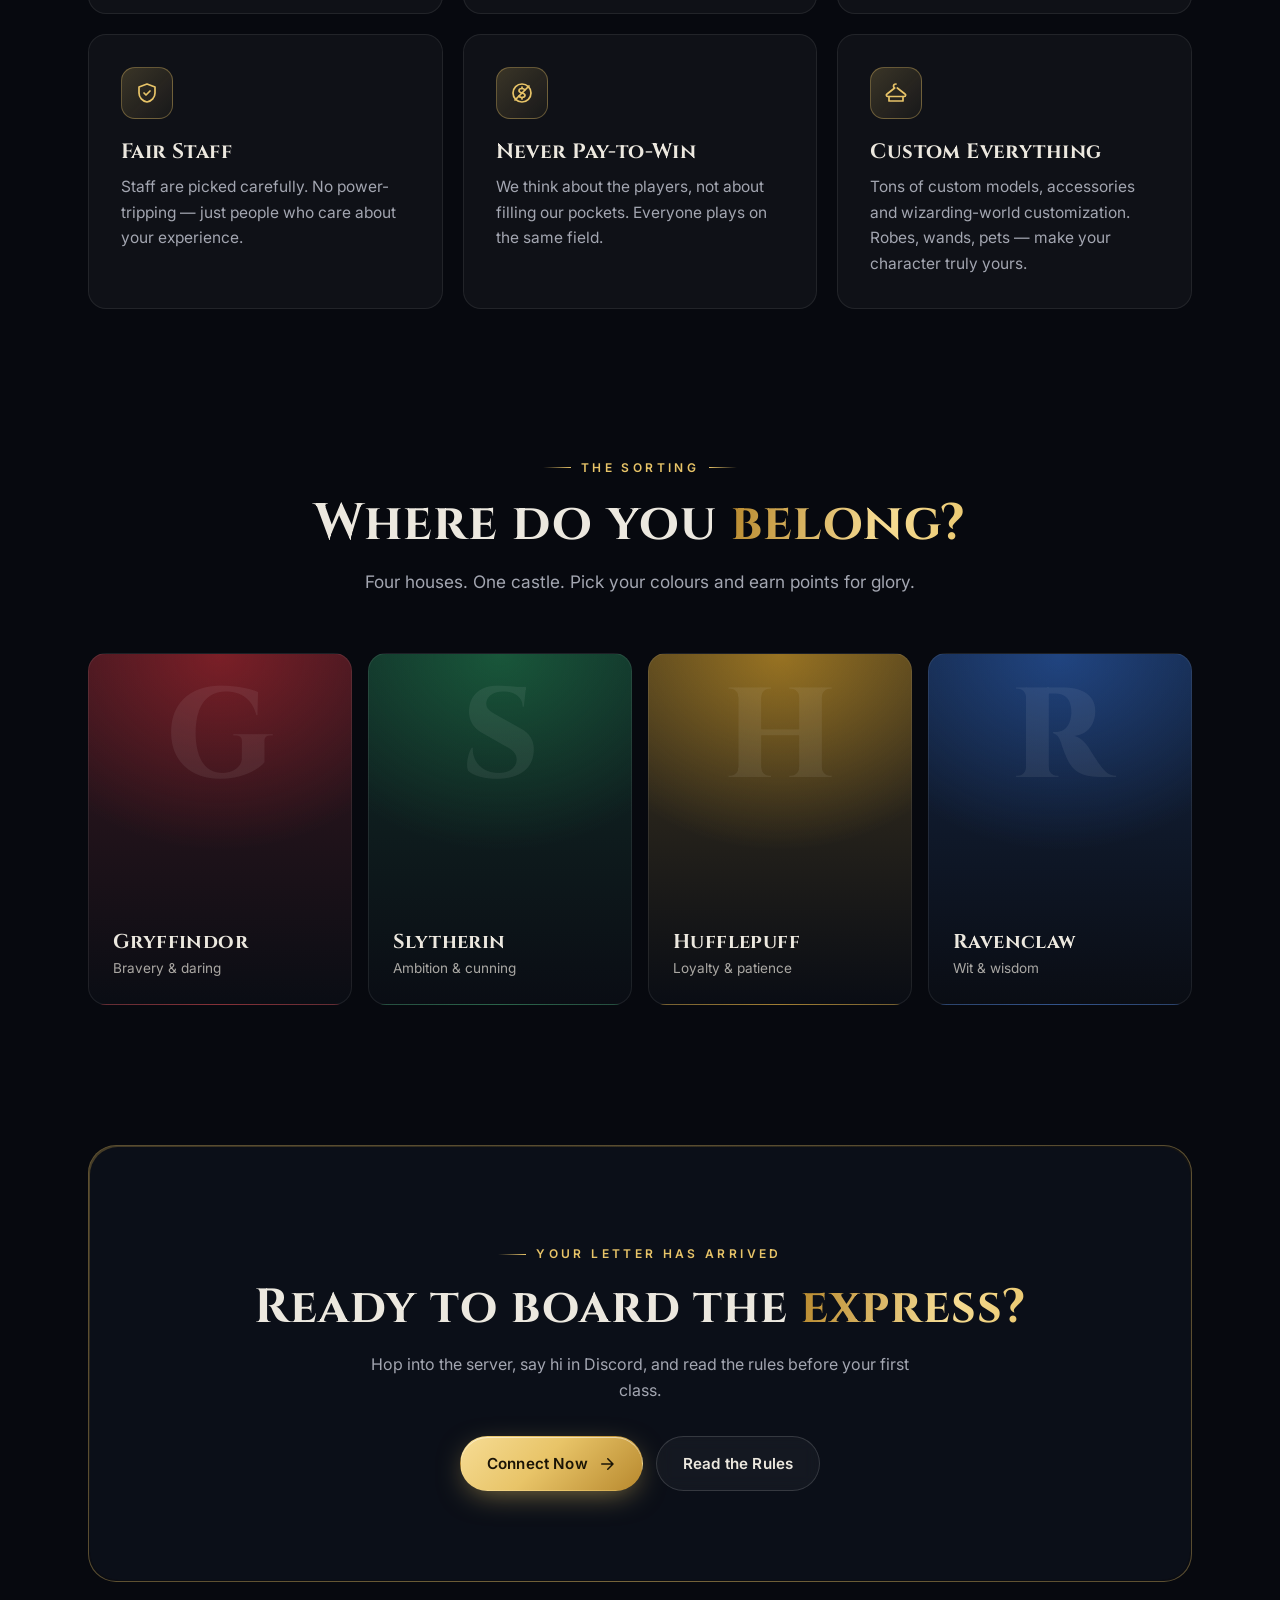
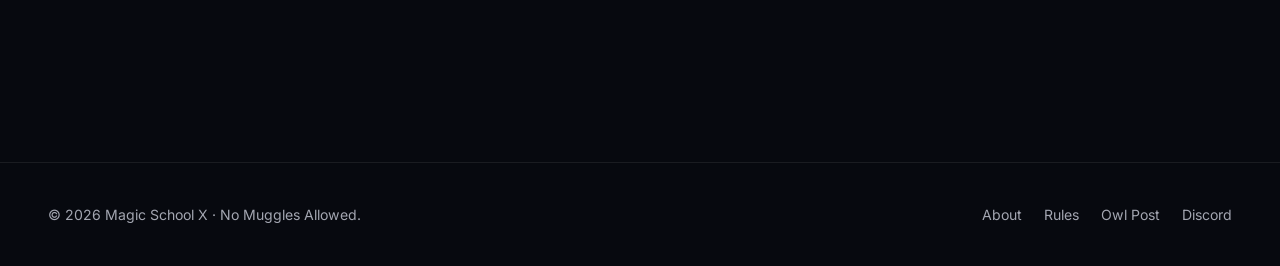
==== commit 3c08bf6b: "Update team, spell count and customization feature Co-Authored-By: Claude Opus 5.5 <noreply@anthropi" ====
--- a/index.html
+++ b/index.html
@@ -49,7 +49,7 @@
 
         <div class="stats reveal">
             <div class="stat"><strong data-count="4">0</strong><span>Houses</span></div>
-            <div class="stat"><strong data-count="100" data-suffix="+">0</strong><span>Spells to Master</span></div>
+            <div class="stat"><strong data-count="700" data-suffix="+">0</strong><span>Spells to Master</span></div>
             <div class="stat"><strong>$0</strong><span>Pay-to-Win</span></div>
             <div class="stat"><strong>24/7</strong><span>Always Open</span></div>
         </div>
@@ -70,7 +70,7 @@
                 <article class="card reveal" style="--d:.1s">
                     <div class="card-icon"><svg viewBox="0 0 24 24" fill="none" stroke="currentColor" stroke-width="1.7" stroke-linecap="round" stroke-linejoin="round"><path d="M4 20L16 8"/><path d="M15 3l1 2 2 1-2 1-1 2-1-2-2-1 2-1z"/><path d="M20 11l.6 1.4L22 13l-1.4.6L20 15l-.6-1.4L18 13l1.4-.6z"/></svg></div>
                     <h3>Collect Spells</h3>
-                    <p>Build your spellbook from the ground up. Every incantation you master opens up new ways to play.</p>
+                    <p>Over 700 spells to discover. Build your spellbook from the ground up — every incantation opens up new ways to play.</p>
                 </article>
                 <article class="card reveal" style="--d:.2s">
                     <div class="card-icon"><svg viewBox="0 0 24 24" fill="none" stroke="currentColor" stroke-width="1.7" stroke-linecap="round" stroke-linejoin="round"><path d="M12 2l2.9 6.3 6.9.7-5.2 4.6 1.5 6.8L12 17l-6.1 3.4 1.5-6.8L2.2 9l6.9-.7z"/></svg></div>
@@ -88,9 +88,9 @@
                     <p>We think about the players, not about filling our pockets. Everyone plays on the same field.</p>
                 </article>
                 <article class="card reveal" style="--d:.2s">
-                    <div class="card-icon"><svg viewBox="0 0 24 24" fill="none" stroke="currentColor" stroke-width="1.7" stroke-linecap="round" stroke-linejoin="round"><path d="M21 12a8 8 0 01-11.6 7.1L4 20l1-4.6A8 8 0 1121 12z"/><path d="M8.5 12h.01M12 12h.01M15.5 12h.01"/></svg></div>
-                    <h3>Your Voice Matters</h3>
-                    <p>Send an Owl Post straight to management. Leadership is active in the community — and listens.</p>
+                    <div class="card-icon"><svg viewBox="0 0 24 24" fill="none" stroke="currentColor" stroke-width="1.7" stroke-linecap="round" stroke-linejoin="round"><path d="M12 3c-1.5 0-2.5 1-2.5 2.2 0 .8.5 1.4 1.2 1.8L3 13c-1.2.8-.6 2.5.8 2.5h16.4c1.4 0 2-1.7.8-2.5l-7.7-6"/><path d="M5 15.5V20h14v-4.5"/></svg></div>
+                    <h3>Custom Everything</h3>
+                    <p>Tons of custom models, accessories and wizarding-world customization. Robes, wands, pets — make your character truly yours.</p>
                 </article>
             </div>
         </section>
